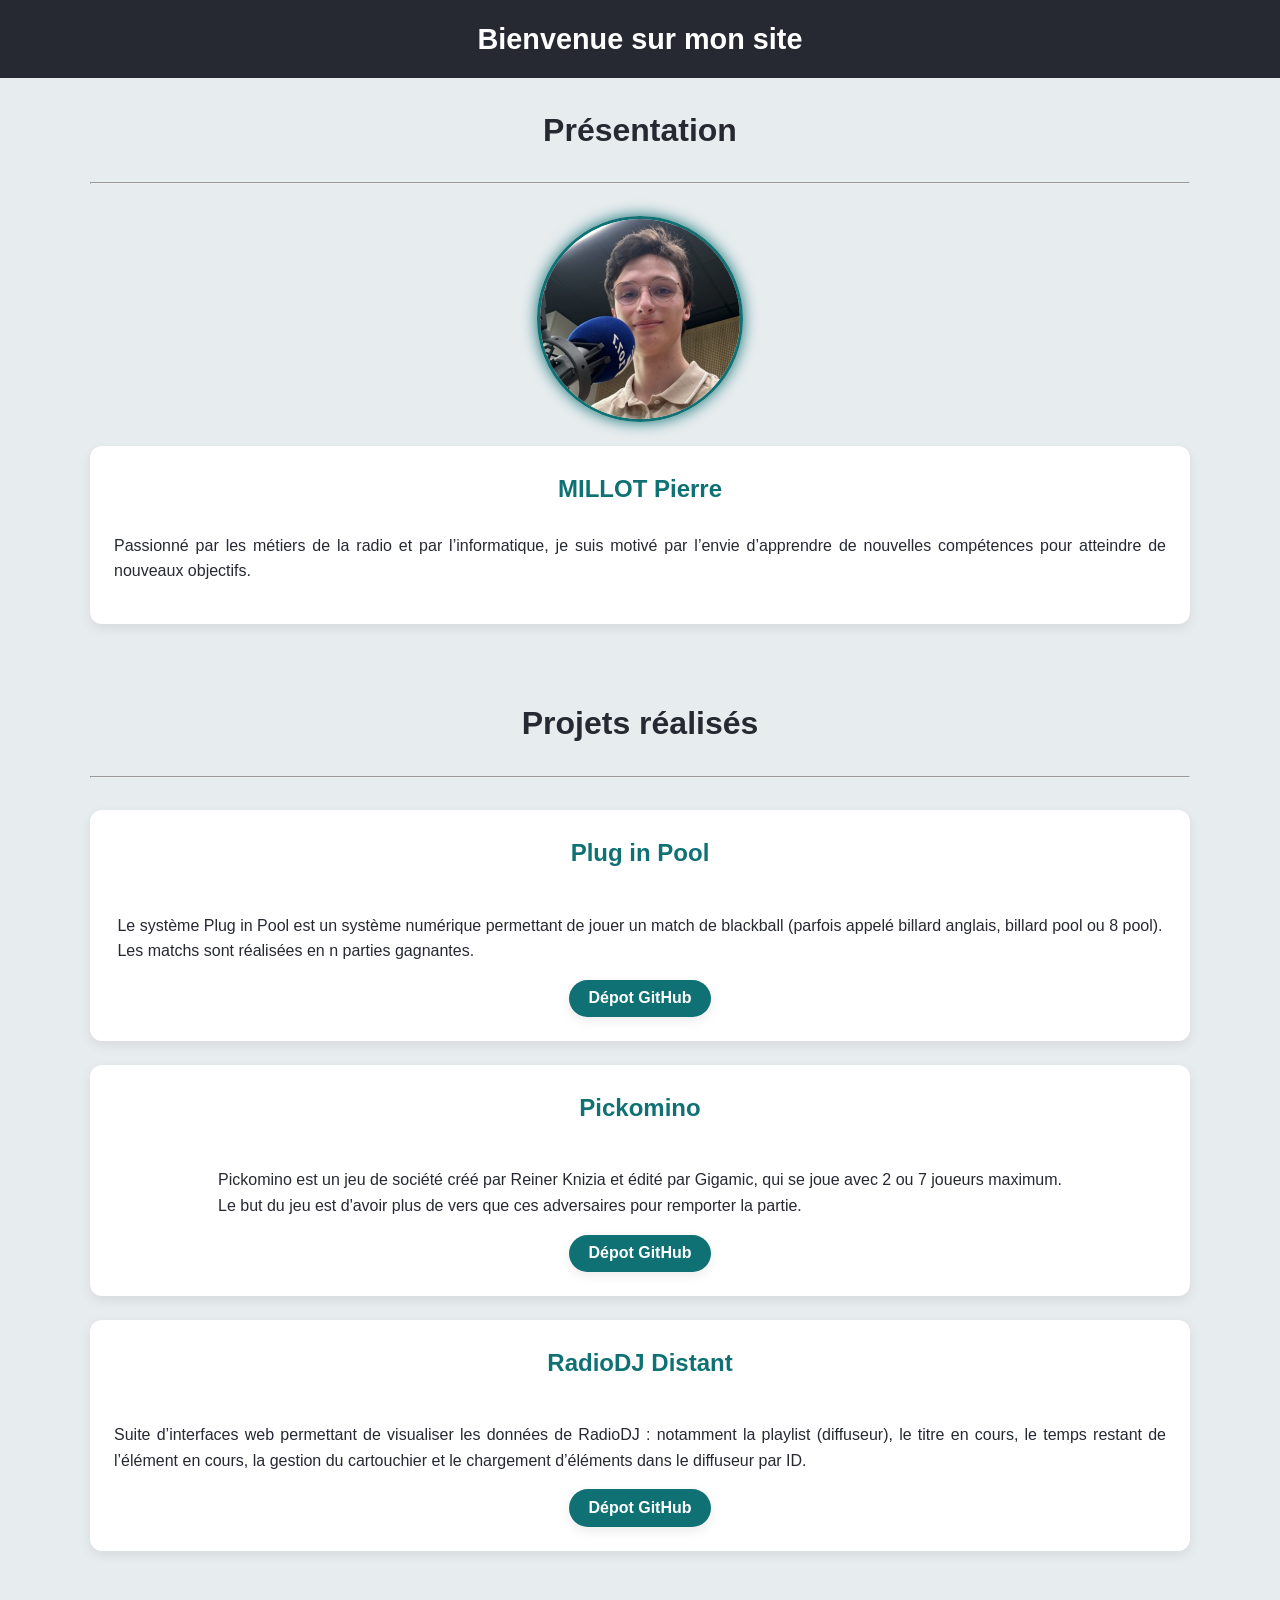
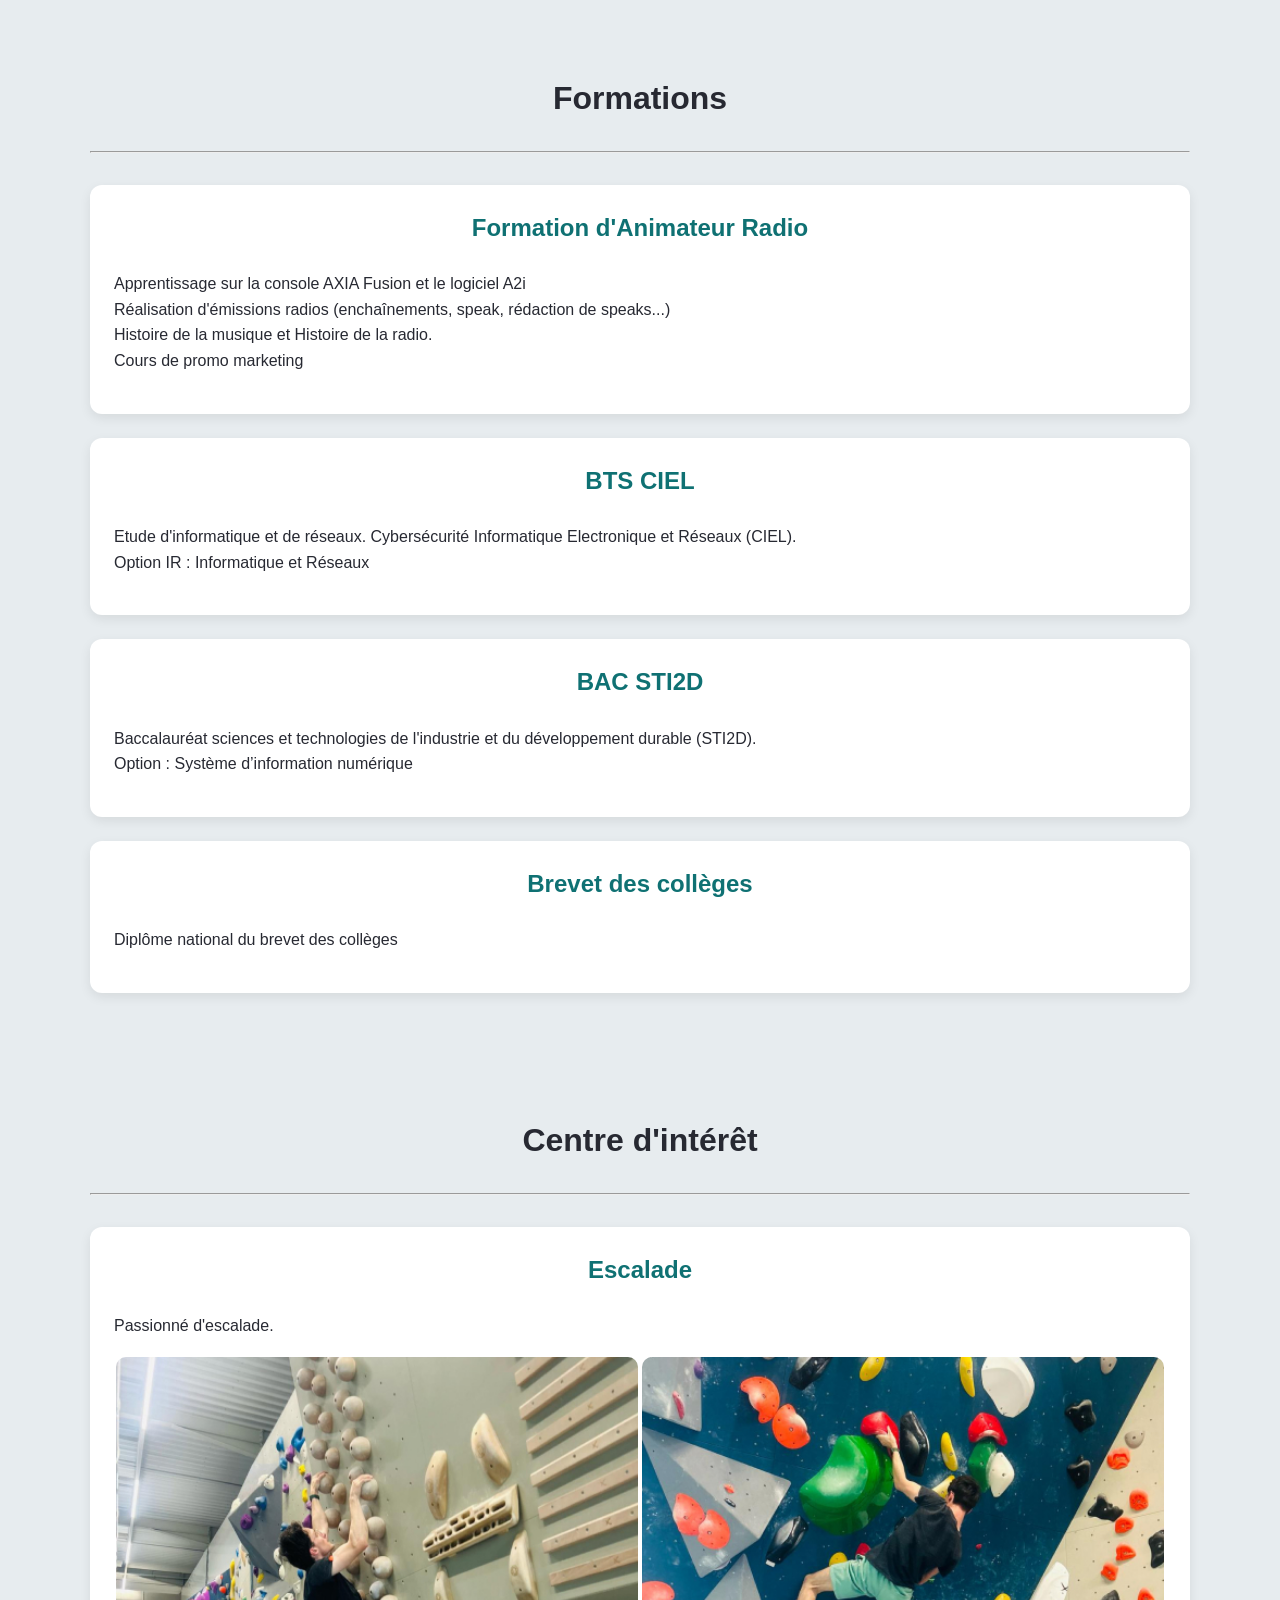
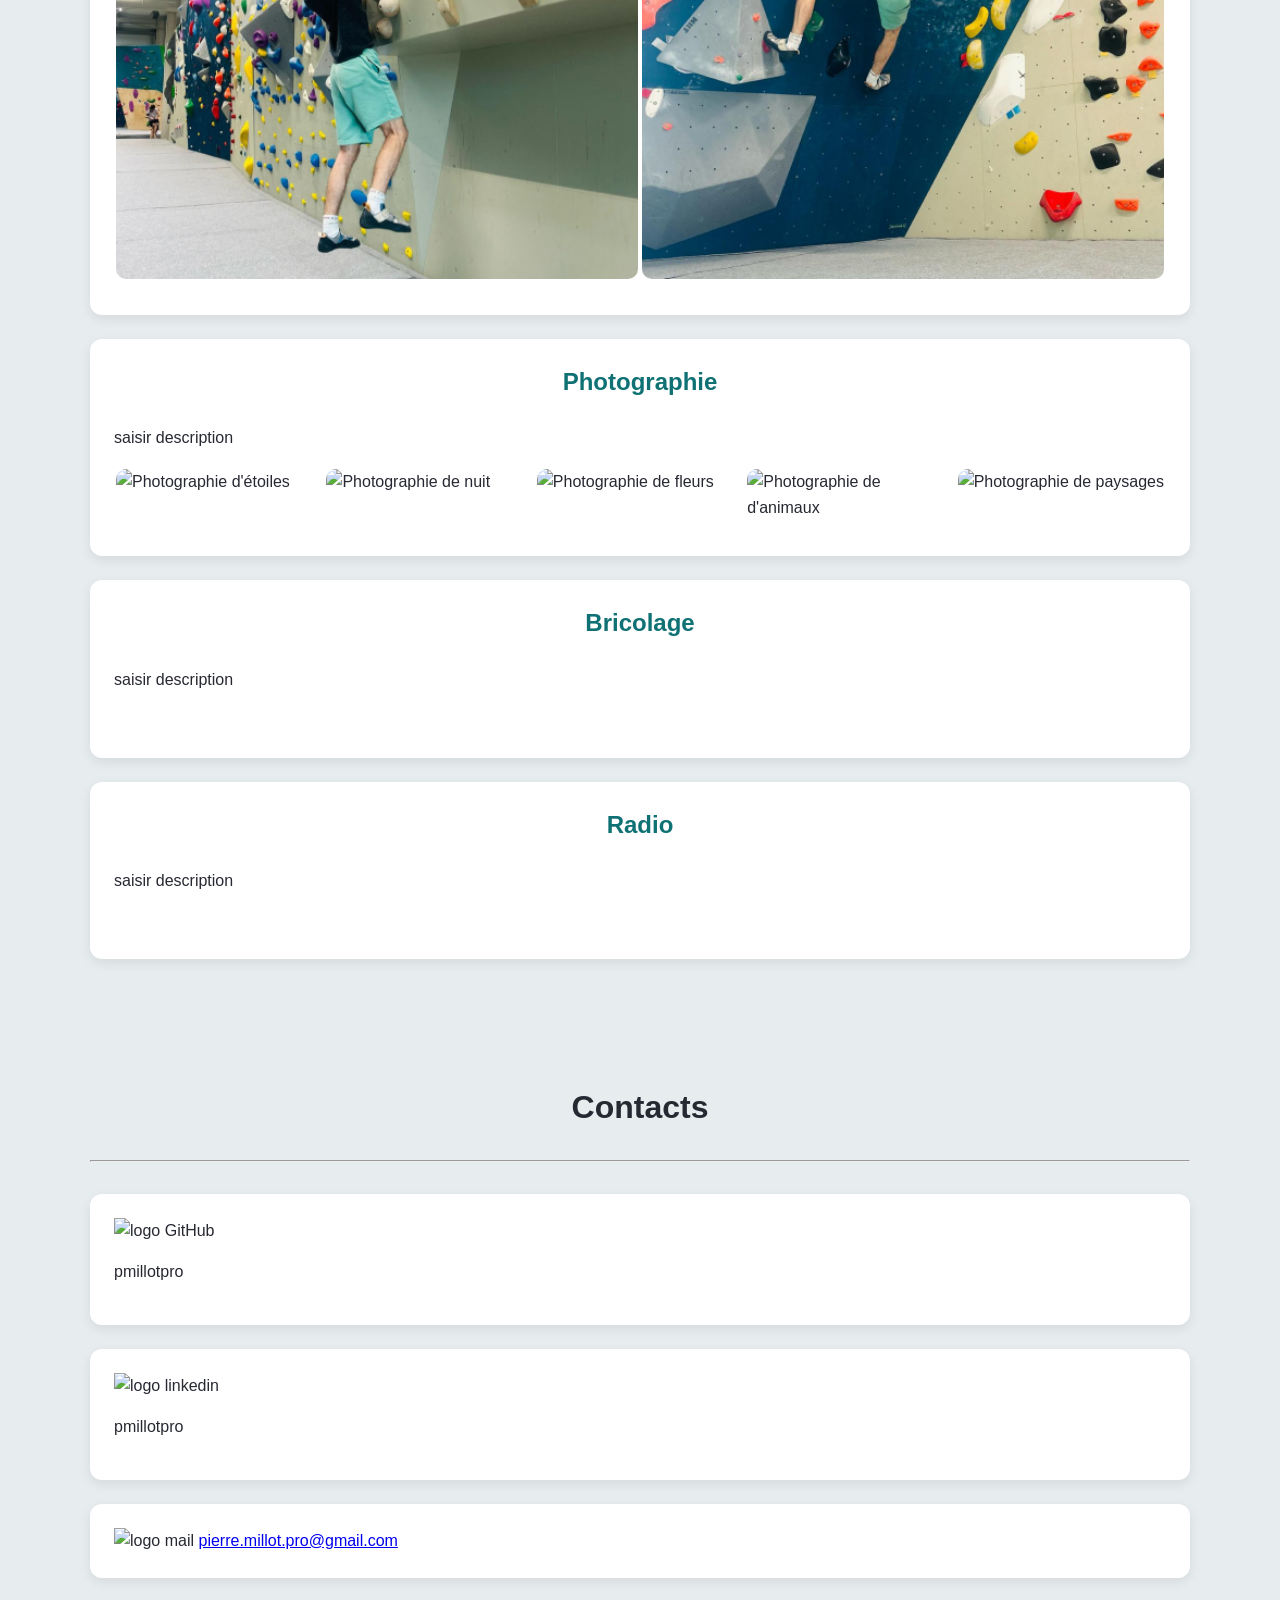
==== index.html @ ff37dec4 "Ajouter boutons vers github" ====
<!DOCTYPE html>
<html lang="fr">

<head>
    <meta charset="UTF-8">
    <meta name="viewport" content="width=device-width, initial-scale=1.0">
    <meta name="theme-color" content="#272932">
    <link rel="stylesheet" href="style.css">
    <title>CV MILLOT Pierre</title>
</head>

<body>
    <header class="entete">
        <div class="conteneur">
            <h1>Bienvenue sur mon site</h1>
        </div>
    </header>
    <!-- Section Présentation -->
    <section id="presentation">
        <div class="conteneur">
            <h2 class="textGreenCyan">Présentation</h2>
            <hr>
            <div id="grillePresentation">
                <img id="photoDeProfile" src="./src/ppMoyenne.jpg" alt="photo de profile">
                <div class="carte">
                    <h3>MILLOT Pierre</h3>
                    <p>Passionné par les métiers de la radio
                        et par l’informatique, je suis motivé
                        par l’envie d’apprendre de nouvelles
                        compétences pour atteindre de
                        nouveaux objectifs.</p>
                </div>
            </div>
        </div>
    </section>
    <!-- Section Projets -->
    <section class="cartes">
        <div class="conteneur">
            <h2>Projets réalisés</h2>
            <hr>
            <div class="grille">
                <div class="carte">
                    <div class="carteCentrer">
                        <h3>Plug in Pool</h3>
                        <p>Le système Plug in Pool est un système numérique permettant de jouer un match de blackball
                            (parfois
                            appelé billard anglais, billard pool ou 8 pool).<br>Les matchs sont réalisées en n parties
                            gagnantes.</p>
                        <a href="https://github.com/bts-lasalle-avignon-projets/plug-in-pool-2025"><button
                                class="boutonRedirectionGitHub"></button></a>
                    </div>
                </div>
                <div class="carte">
                    <div class="carteCentrer">
                        <h3>Pickomino</h3>
                        <p>Pickomino est un jeu de société créé par Reiner Knizia et édité par Gigamic, qui se joue avec
                            2
                            ou 7
                            joueurs maximum.<br>Le but du jeu est d'avoir plus de vers que ces adversaires pour
                            remporter la
                            partie.</p>
                        <a href="https://github.com/bts-lasalle-avignon-projets/MP25-T1-PICKOMINO"><button
                                class="boutonRedirectionGitHub"></button></a>
                    </div>
                </div>
                <div class="carte">
                    <div class="carteCentrer">
                        <h3>RadioDJ Distant</h3>
                        <p>Suite d’interfaces web permettant de visualiser les données de RadioDJ : notamment la
                            playlist
                            (diffuseur), le titre en cours, le temps restant de l’élément en cours, la gestion du
                            cartouchier et
                            le chargement d’éléments dans le diffuseur par ID.</p>
                        <a href="https://github.com/pierremlt1/radioDJ-Distant"><button
                                class="boutonRedirectionGitHub"></button></a>
                    </div>
                </div>
            </div>
        </div>
    </section>
    <!-- Section Formations -->
    <section class="cartes">
        <div class="conteneur">
            <h2 class="textGreenCyan">Formations</h2>
            <hr>
            <div class="grille">
                <div class="carte">
                    <h3>Formation d'Animateur Radio</h3>
                    <p>Apprentissage sur la console AXIA Fusion et le logiciel A2i<br>Réalisation d'émissions radios
                        (enchaînements, speak, rédaction de speaks...)<br>Histoire de la musique et Histoire de la
                        radio.<br>Cours de promo marketing</p>
                </div>
                <div class="carte">
                    <h3>BTS CIEL</h3>
                    <p>Etude d'informatique et de réseaux. Cybersécurité Informatique Electronique et Réseaux (CIEL).
                        <br>Option
                        IR : Informatique et Réseaux
                    </p>
                </div>
                <div class="carte">
                    <h3>BAC STI2D</h3>
                    <p>Baccalauréat sciences et technologies de l'industrie et du développement durable (STI2D).
                        <br>Option
                        :
                        Système d’information numérique
                    </p>
                </div>
                <div class="carte">
                    <h3>Brevet des collèges</h3>
                    <p>Diplôme national du brevet des collèges</p>
                </div>
            </div>
        </div>
    </section>
    <!-- Section centre d'intérêt -->
    <section class="cartes">
        <div class="conteneur">
            <h2 class="textOrange">Centre d'intérêt</h2>
            <hr>
            <div class="grille">
                <div class="carte">
                    <h3>Escalade</h3>
                    <p>Passionné d'escalade.</p>
                    <div class="carrousel">
                        <img src="./src/images/escalade01-mobile.jpg" alt="Entrainement">
                        <img src="./src/images/escalade02-mobile.jpg" alt="Escalade en dévers">
                    </div>
                </div>
                <div class="carte">
                    <h3>Photographie</h3>
                    <p>saisir description</p>
                    <div class="carrousel">
                        <img src="" alt="Photographie d'étoiles">
                        <img src="" alt="Photographie de nuit">
                        <img src="" alt="Photographie de fleurs">
                        <img src="" alt="Photographie de d'animaux">
                        <img src="" alt="Photographie de paysages">
                    </div>
                </div>
                <div class="carte">
                    <h3>Bricolage</h3>
                    <p>saisir description</p>
                    <img src="" alt="">
                </div>
                <div class="carte">
                    <h3>Radio</h3>
                    <p>saisir description</p>
                    <img src="" alt="">
                </div>
            </div>
        </div>
    </section>
    <!-- Section Contacts -->
    <section class="cartes">
        <div class="conteneur">
            <h2 class="textBlack">Contacts</h2>
            <hr>
            <div class="grille">
                <div class="carte">
                    <img src="" alt="logo GitHub">
                    <p>pmillotpro</p>
                </div>
                <div class="carte">
                    <img src="" alt="logo linkedin">
                    <p>pmillotpro</p>
                </div>
                <div class="carte">
                    <img src="" alt="logo mail">
                    <a href="mailto:pierre.millot.pro@gmail.com">pierre.millot.pro@gmail.com</a>
                </div>
            </div>
        </div>
    </section>
</body>

</html>
---- style.css ----
:root {
    --accent-principal: #f05d5e;
    --accent-secondaire: #f2a65a;
    --primaire: #0f7173;
    --fond-clair: #e7ecef;
    --fond-sombre: #272932;
    --blanc: #ffffff;
    --texte-primaire: #0f7173;
    --texte-secondaire: #272932;
    --texte-lien: #0f7173;
    --texte-lien-survol: #f05d5e;
    --ombre-legere: 0 4px 12px rgba(0, 0, 0, 0.08);
    --ombre-survol: 0 6px 20px rgba(0, 0, 0, 0.15);
    --halo-focus-primaire: 0 0 0 3px rgba(15, 113, 115, 0.2);
    --halo-focus-principal: 0 0 0 3px rgba(240, 93, 94, 0.2);
}

/* === Balises générales === */
html {
    font-family: 'Inter', 'Roboto', sans-serif;
    background-color: var(--fond-clair);
    color: var(--texte-secondaire);
    line-height: 1.6;
}

body {
    display: flex;
    flex-direction: column;
    margin: 0px;
    padding: 0px;
}

h1,
h2,
h3,
h4,
h5,
h6 {
    text-align: center;
    font-weight: bold;
}

h1 {
    font-size: 2.5rem;
    color: var(--texte-primaire);
}

h2 {
    font-size: 2rem;
}

h3 {
    font-size: 1.5rem;
}

p {
    text-align: justify;
}

section {
    display: flex;
    flex-direction: column;
    align-items: stretch;
}

hr {
    color: var(--fond-sombre);
}

/* === Classes === */
.entete {
    background: var(--fond-sombre);
    padding: 1rem 0;
}

.entete h1 {
    margin: 0;
    font-size: 1.8rem;
    color: var(--blanc);
}

.cartes {
    padding: 3rem 0;
}

.carte {
    background: var(--blanc);
    border-radius: 12px;
    box-shadow: var(--ombre-legere);
    padding: 1.5rem;
    transition: all 0.3s ease;
}

.carteCentrer {
    display: flex;
    flex-direction: column;
    align-items: center;
}

.carte h3 {
    margin-top: 0;
    color: var(--texte-primaire);
}

.carte:hover {
    box-shadow: var(--ombre-survol);
    transform: translateY(-4px);
}

.grille {
    display: flex;
    flex-direction: column;
    align-items: stretch;
    gap: 1.5rem;
    margin-top: 2rem;
}

.conteneur {
    width: 90%;
    max-width: 1100px;
    margin: 0 auto;
}

.carrousel {
    display: flex;
    flex-direction: row;
    justify-content: start;
    background-color: transparent;
    margin-bottom: 10px;
    overflow: hidden;
    overflow-x: scroll;
}

.carrousel img {
    background-color: transparent;
    width: 45vw;
    border: none transparent;
    border-radius: 10px;
    margin: 2px;
}

.boutonRedirectionGitHub {
    display: inline-block;
    background-color: var(--primaire);
    color: var(--blanc);
    font-size: 1rem;
    font-weight: bold;
    padding: 0.6rem 1.2rem;
    border: none;
    border-radius: 100vw;
    cursor: pointer;
    box-shadow: var(--ombre-legere);
    transition: all 0.3s ease;

    &::before {
        content: "Dépot GitHub";
        display: inline-block;
    }
}

.boutonRedirectionGitHub:hover {
    background-color: var(--accent-principal);
    color: var(--blanc);
    box-shadow: var(--halo-focus-principal);
    transition: all 0.3s ease;
}

/* === Zone Présentation === */
#grillePresentation {
    display: flex;
    flex-direction: column;
    align-items: center;
    gap: 1.5rem;
    margin-top: 2rem;
}

#photoDeProfile {
    inline-size: 200px;
    aspect-ratio: 1;
    object-fit: cover;
    border-radius: 100vw;
    border: solid 3px var(--primaire);
    box-shadow: 0px 0px 15px var(--primaire);
}
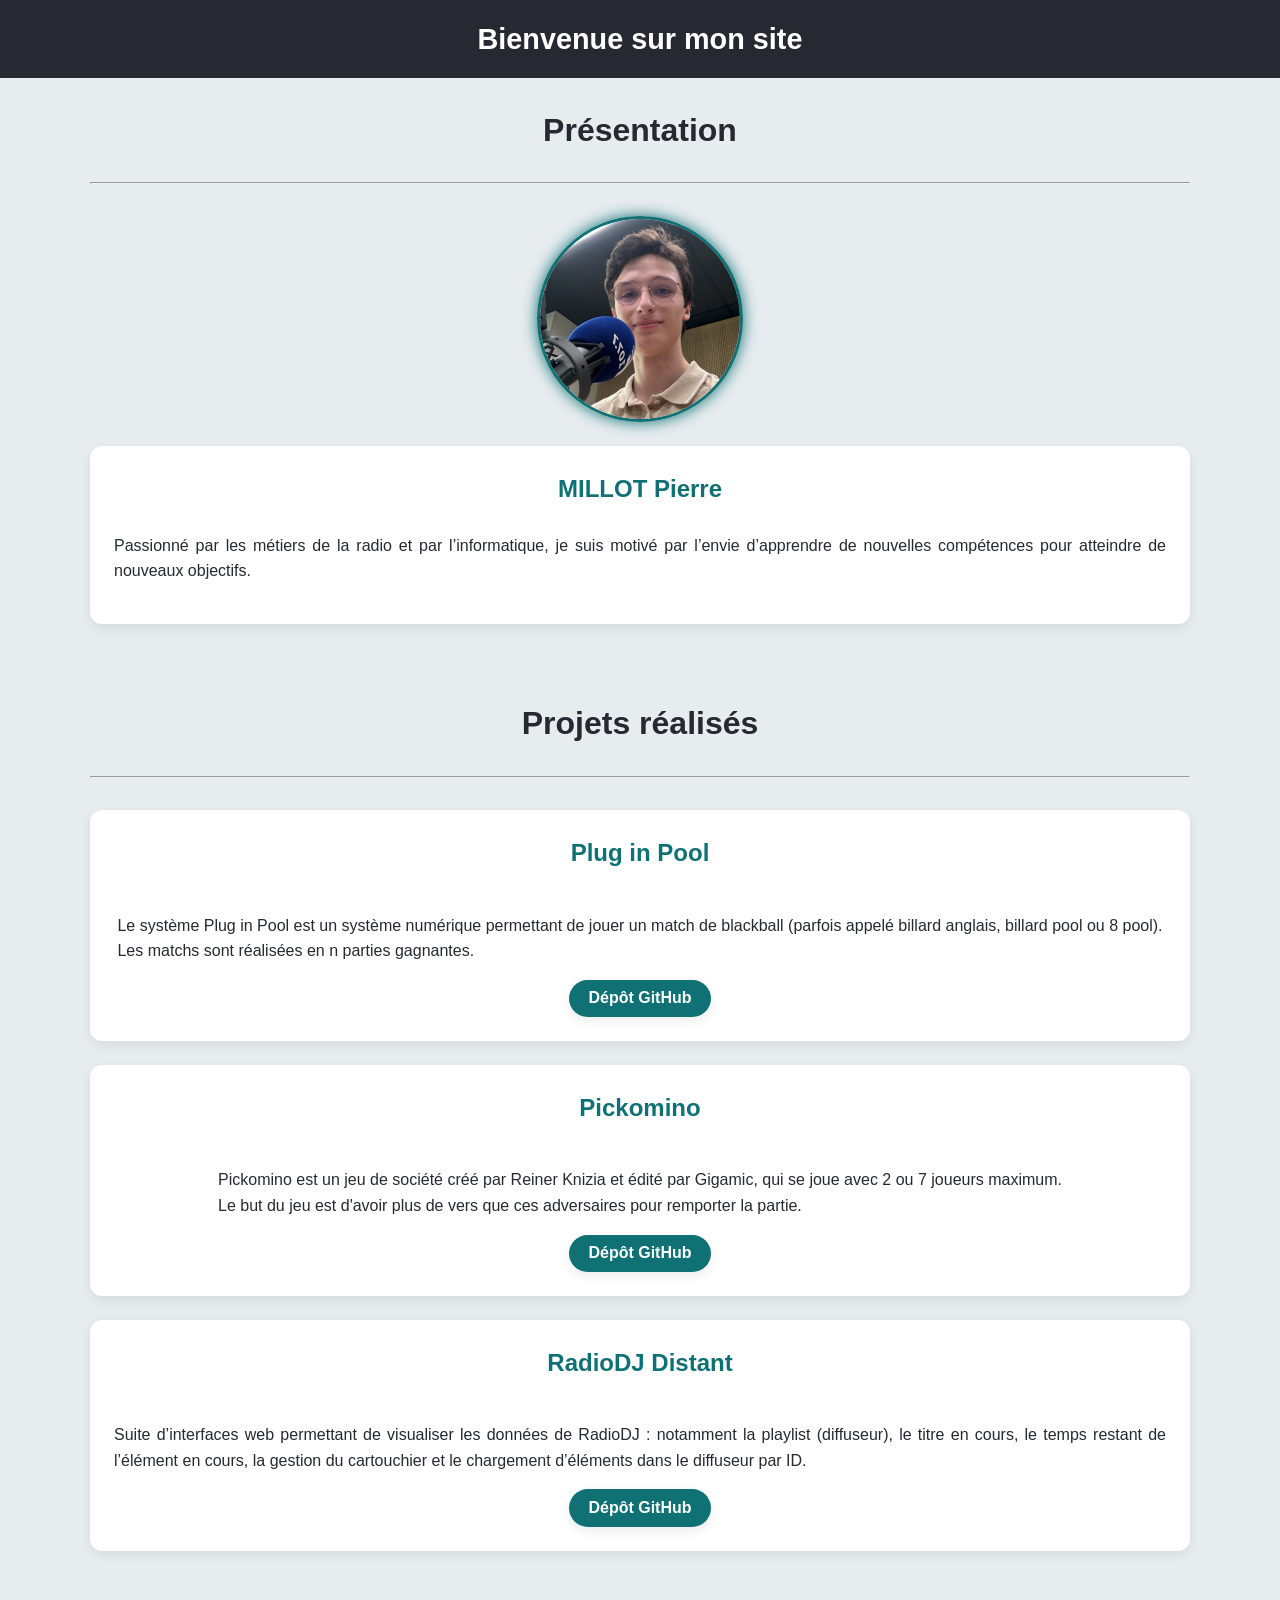
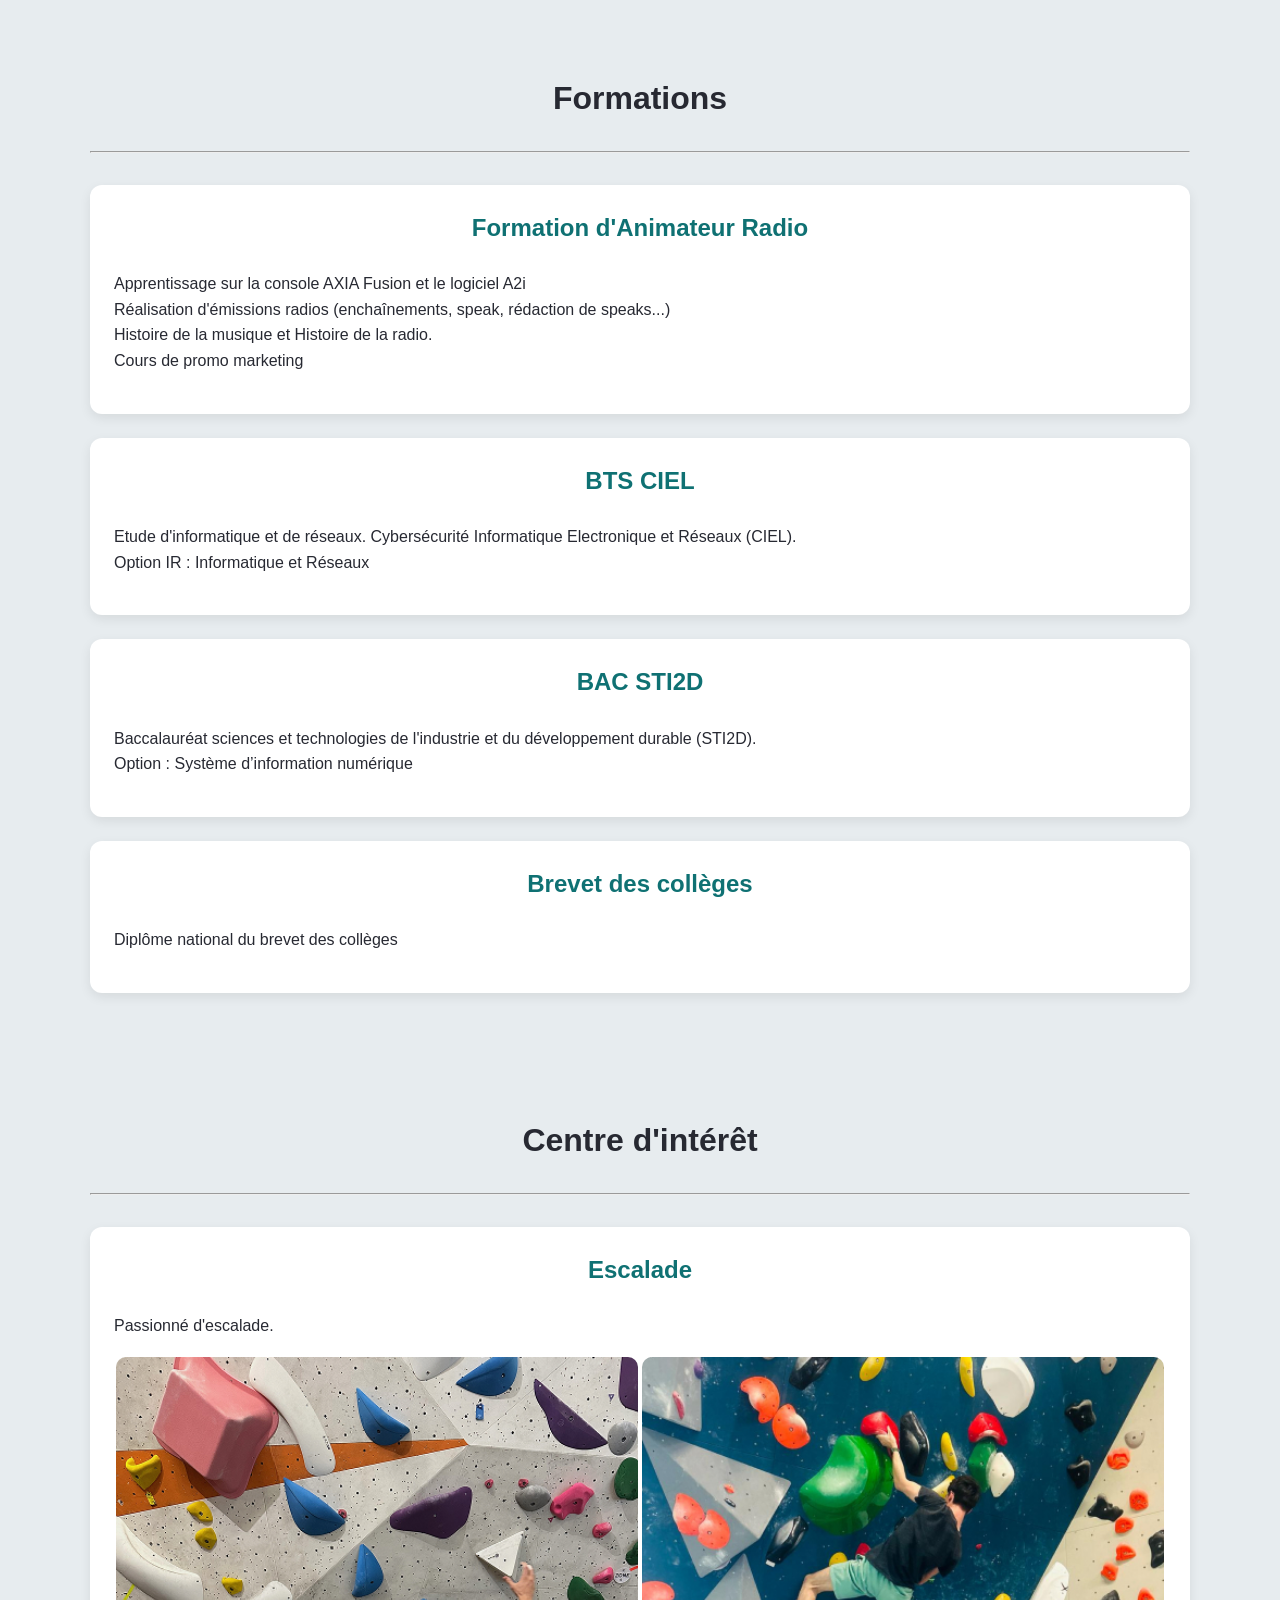
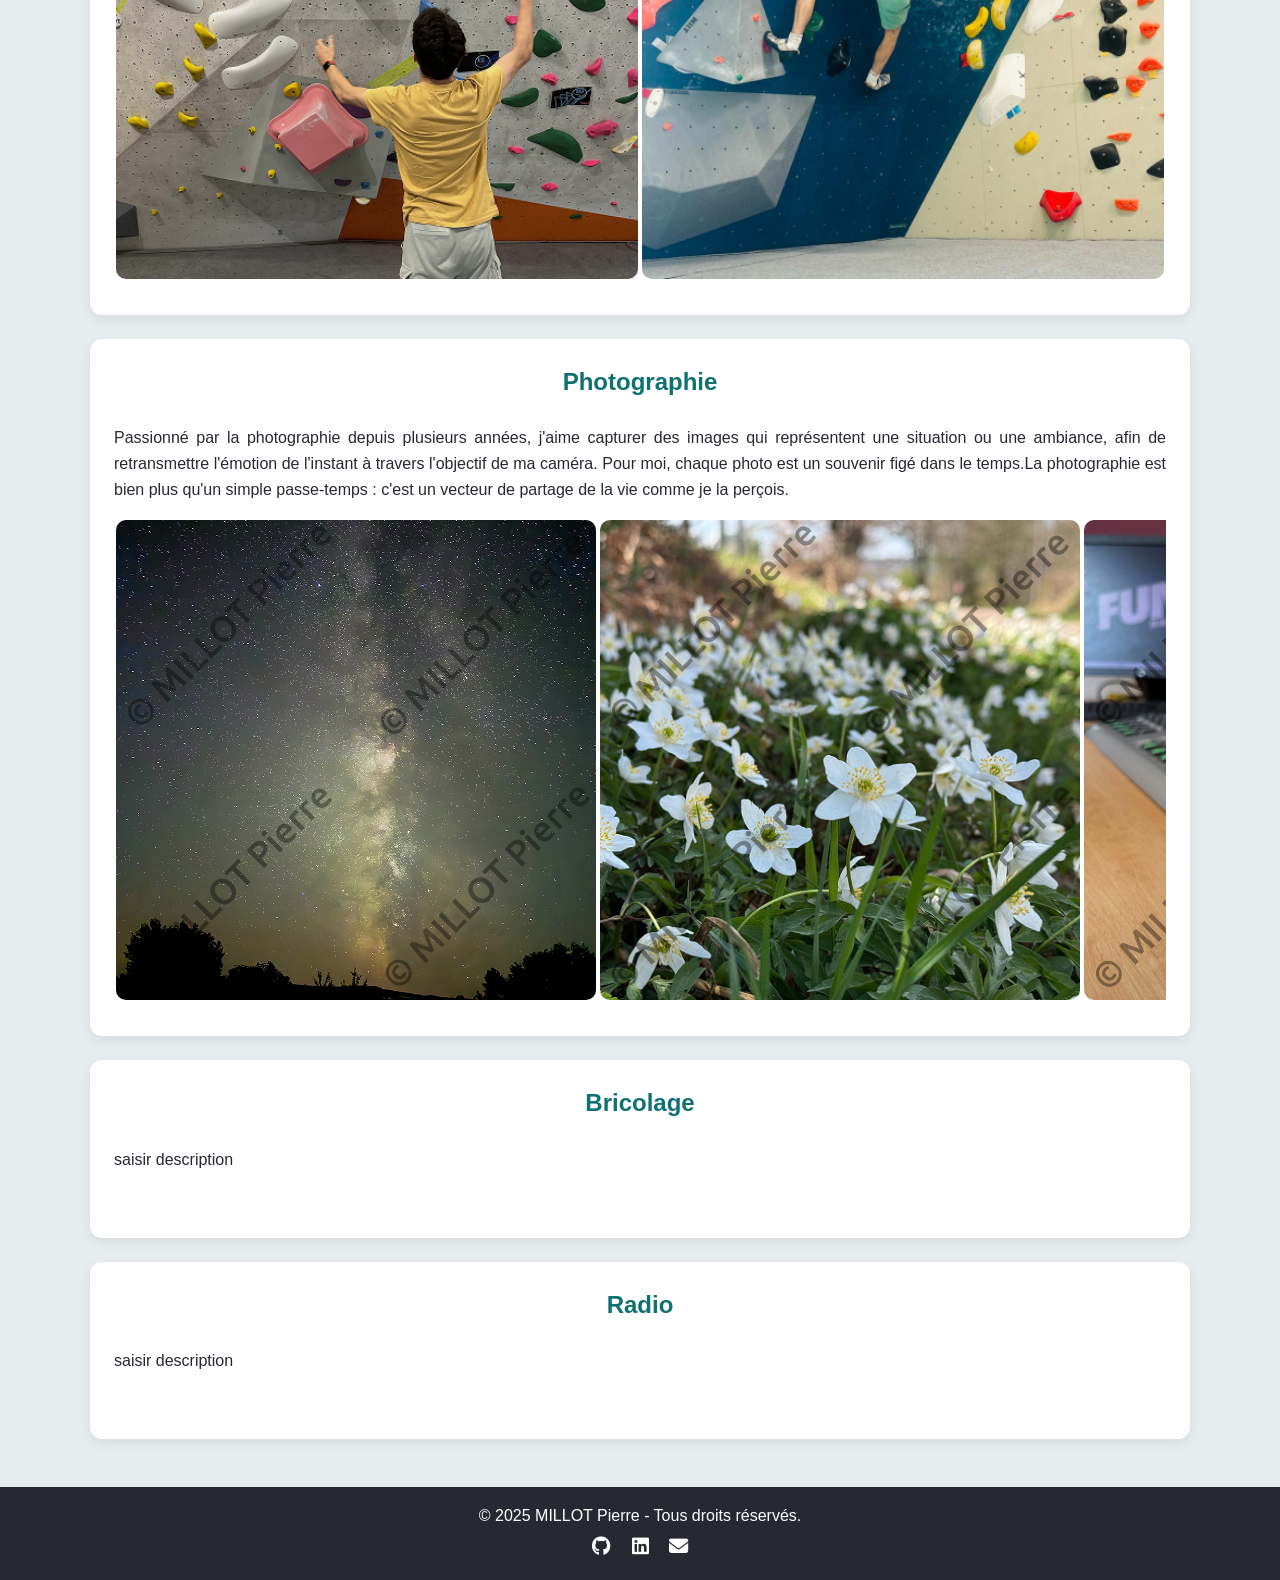
==== commit a481b3e9: "Ajouter pieds de page et commencer à ajouter les images" ====
--- a/index.html
+++ b/index.html
@@ -6,6 +6,7 @@
     <meta name="viewport" content="width=device-width, initial-scale=1.0">
     <meta name="theme-color" content="#272932">
     <link rel="stylesheet" href="style.css">
+    <link rel="stylesheet" href="https://cdnjs.cloudflare.com/ajax/libs/font-awesome/6.5.1/css/all.min.css">
     <title>CV MILLOT Pierre</title>
 </head>
 
@@ -46,8 +47,8 @@
                             (parfois
                             appelé billard anglais, billard pool ou 8 pool).<br>Les matchs sont réalisées en n parties
                             gagnantes.</p>
-                        <a href="https://github.com/bts-lasalle-avignon-projets/plug-in-pool-2025"><button
-                                class="boutonRedirectionGitHub"></button></a>
+                        <a href="https://github.com/bts-lasalle-avignon-projets/plug-in-pool-2025"
+                            target="_blank"><button class="boutonRedirectionGitHub"></button></a>
                     </div>
                 </div>
                 <div class="carte">
@@ -59,8 +60,8 @@
                             joueurs maximum.<br>Le but du jeu est d'avoir plus de vers que ces adversaires pour
                             remporter la
                             partie.</p>
-                        <a href="https://github.com/bts-lasalle-avignon-projets/MP25-T1-PICKOMINO"><button
-                                class="boutonRedirectionGitHub"></button></a>
+                        <a href="https://github.com/bts-lasalle-avignon-projets/MP25-T1-PICKOMINO"
+                            target="_blank"><button class="boutonRedirectionGitHub"></button></a>
                     </div>
                 </div>
                 <div class="carte">
@@ -71,7 +72,7 @@
                             (diffuseur), le titre en cours, le temps restant de l’élément en cours, la gestion du
                             cartouchier et
                             le chargement d’éléments dans le diffuseur par ID.</p>
-                        <a href="https://github.com/pierremlt1/radioDJ-Distant"><button
+                        <a href="https://github.com/pierremlt1/radioDJ-Distant" target="_blank"><button
                                 class="boutonRedirectionGitHub"></button></a>
                     </div>
                 </div>
@@ -122,19 +123,24 @@
                     <h3>Escalade</h3>
                     <p>Passionné d'escalade.</p>
                     <div class="carrousel">
-                        <img src="./src/images/escalade01-mobile.jpg" alt="Entrainement">
+                        <img src="./src/images/escalade01-mobile.jpg" alt="Lecture de bloc">
                         <img src="./src/images/escalade02-mobile.jpg" alt="Escalade en dévers">
                     </div>
                 </div>
                 <div class="carte">
                     <h3>Photographie</h3>
-                    <p>saisir description</p>
+                    <p>Passionné par la photographie depuis plusieurs années, j'aime capturer des images qui
+                        représentent une situation ou une ambiance, afin de retransmettre l'émotion de l'instant à
+                        travers l'objectif de ma caméra. Pour moi, chaque photo est un souvenir figé dans le temps.La
+                        photographie est bien plus qu'un simple passe-temps : c'est un vecteur de partage de la vie
+                        comme je la perçois.
+                    </p>
                     <div class="carrousel">
-                        <img src="" alt="Photographie d'étoiles">
-                        <img src="" alt="Photographie de nuit">
-                        <img src="" alt="Photographie de fleurs">
-                        <img src="" alt="Photographie de d'animaux">
-                        <img src="" alt="Photographie de paysages">
+                        <img src="./src/images/etoiles-mobile.jpg" alt="Photographie d'étoiles">
+                        <img src="./src/images/fleures-mobile.jpg" alt="Photographie de fleurs">
+                        <img src="./src/images/radio01-mobile.jpg" alt="Fun Radio Bourgogne">
+                        <img src="./src/images/radio02-mobile.jpg" alt="Radio Vinci Autoroutes">
+                        <img src="./src/images/ski-mobile.jpg" alt="Col de Balme, La Clusaz">
                     </div>
                 </div>
                 <div class="carte">
@@ -150,27 +156,15 @@
             </div>
         </div>
     </section>
-    <!-- Section Contacts -->
-    <section class="cartes">
-        <div class="conteneur">
-            <h2 class="textBlack">Contacts</h2>
-            <hr>
-            <div class="grille">
-                <div class="carte">
-                    <img src="" alt="logo GitHub">
-                    <p>pmillotpro</p>
-                </div>
-                <div class="carte">
-                    <img src="" alt="logo linkedin">
-                    <p>pmillotpro</p>
-                </div>
-                <div class="carte">
-                    <img src="" alt="logo mail">
-                    <a href="mailto:pierre.millot.pro@gmail.com">pierre.millot.pro@gmail.com</a>
-                </div>
-            </div>
+    <footer class="piedDePage">
+        <p>&copy; 2025 MILLOT Pierre - Tous droits réservés.</p>
+        <div id="contacts">
+            <a href="https://github.com/pmillotpro" target="_blank"><i class="fa-brands fa-github"></i></a>
+            <a href="https://www.linkedin.com/in/pierre-millot-0585b7293/" target="_blank"><i
+                    class="fa-brands fa-linkedin"></i></a>
+            <a href="mailto:pierre.millot.pro@gmail.com"><i class="fa-solid fa-envelope"></i></a>
         </div>
-    </section>
+    </footer>
 </body>
 
 </html>
--- a/style.css
+++ b/style.css
@@ -67,10 +67,24 @@
     color: var(--fond-sombre);
 }
 
+i {
+    color: var(--blanc);
+    font-size: 1.2rem;
+    padding: 0.5rem;
+    transition: all 0.3s ease;
+}
+
+i:hover {
+    cursor: pointer;
+    color: var(--accent-secondaire);
+    padding: 0.5rem;
+}
+
 /* === Classes === */
 .entete {
     background: var(--fond-sombre);
     padding: 1rem 0;
+    text-decoration: none;
 }
 
 .entete h1 {
@@ -153,7 +167,7 @@
     transition: all 0.3s ease;
 
     &::before {
-        content: "Dépot GitHub";
+        content: "Dépôt GitHub";
         display: inline-block;
     }
 }
@@ -163,6 +177,20 @@
     color: var(--blanc);
     box-shadow: var(--halo-focus-principal);
     transition: all 0.3s ease;
+}
+
+.piedDePage {
+    display: flex;
+    flex-direction: column;
+    align-items: center;
+    background: var(--fond-sombre);
+    padding: 1rem 0;
+    text-decoration: none;
+}
+
+.piedDePage p {
+    margin: 0;
+    color: var(--blanc);
 }
 
 /* === Zone Présentation === */
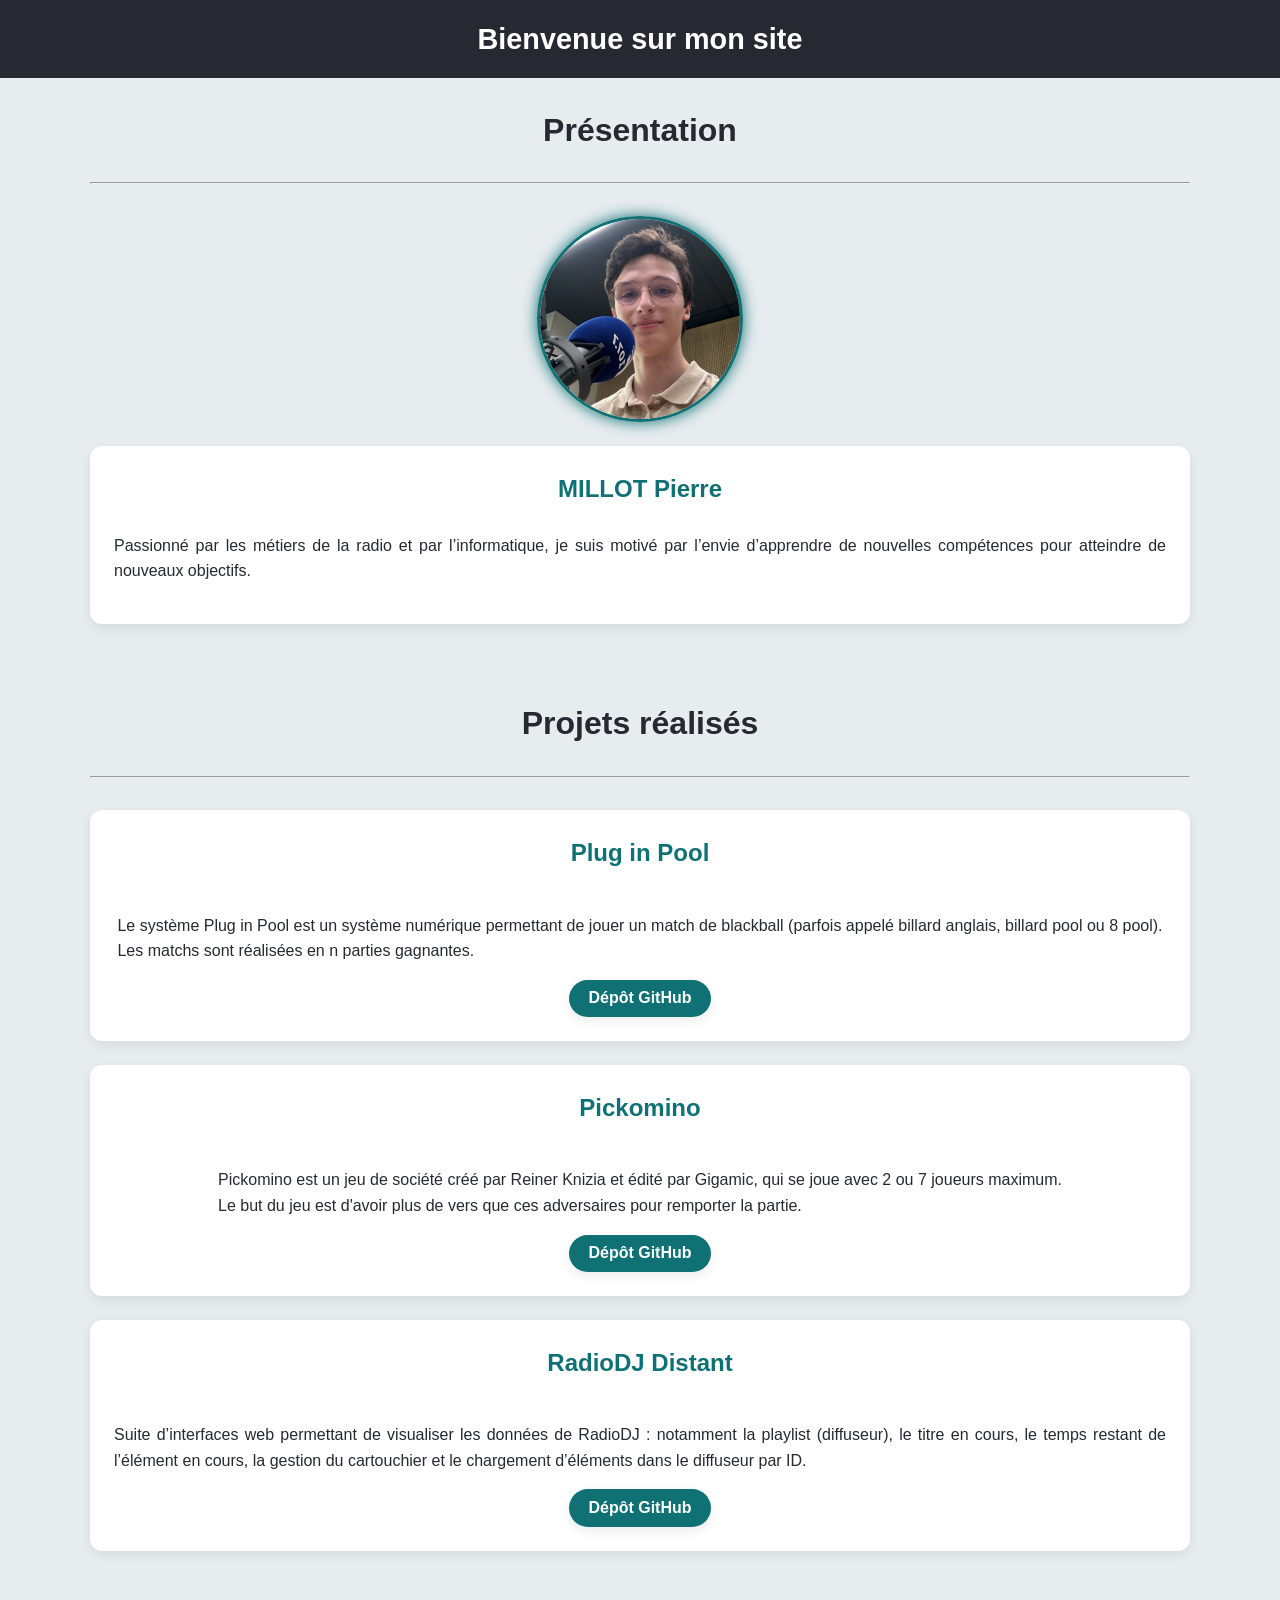
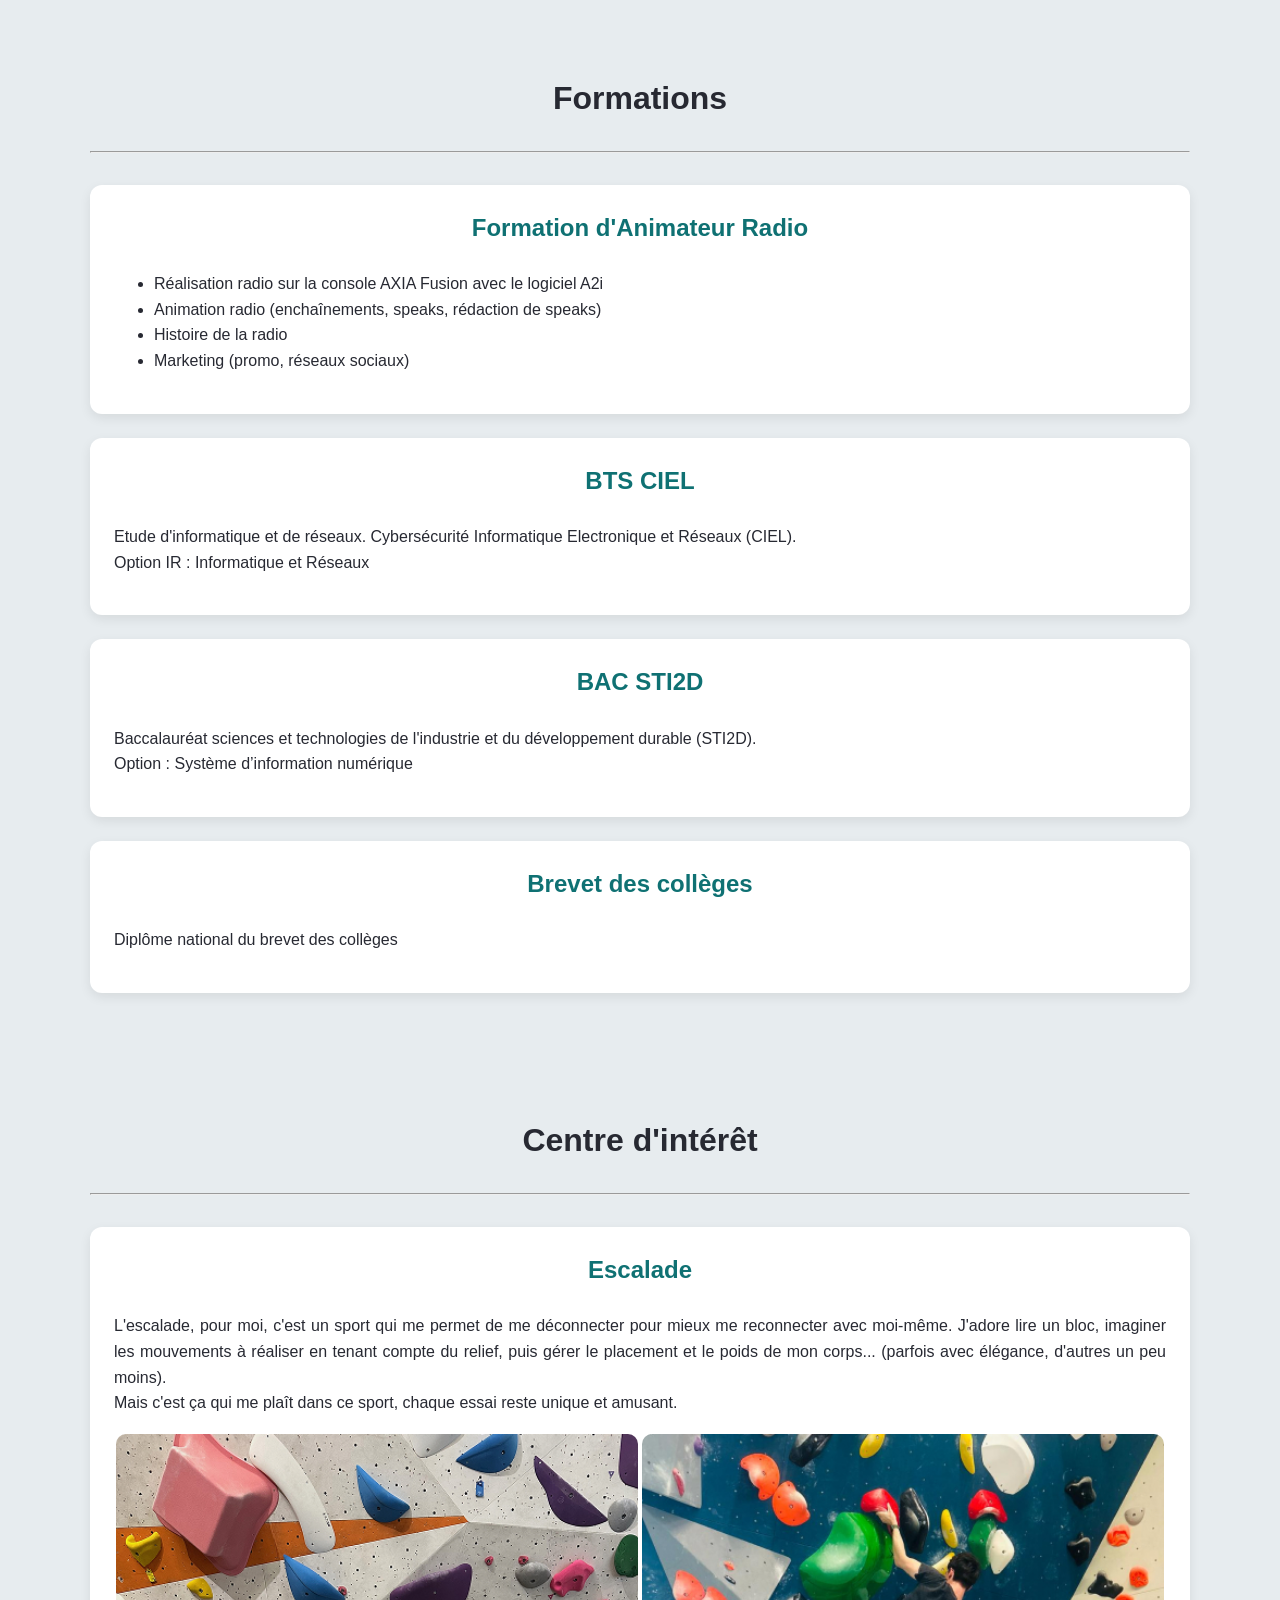
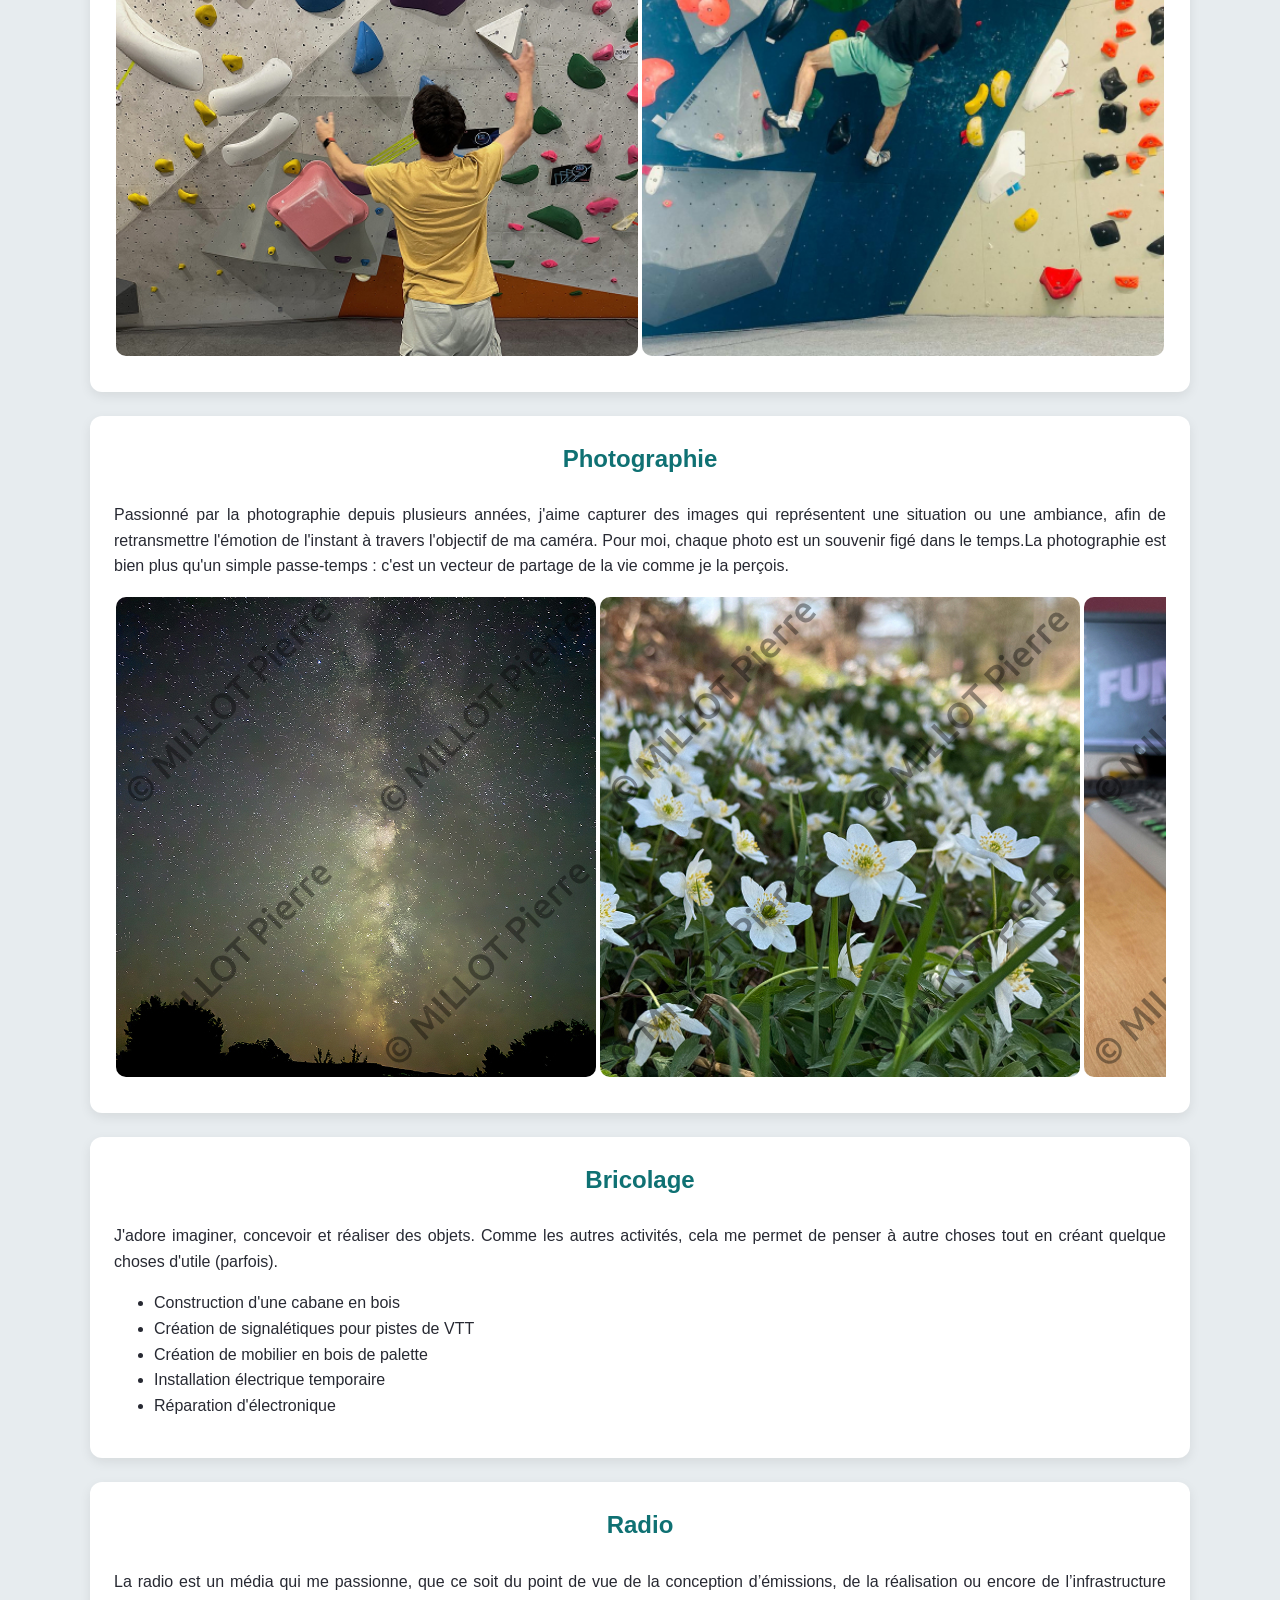
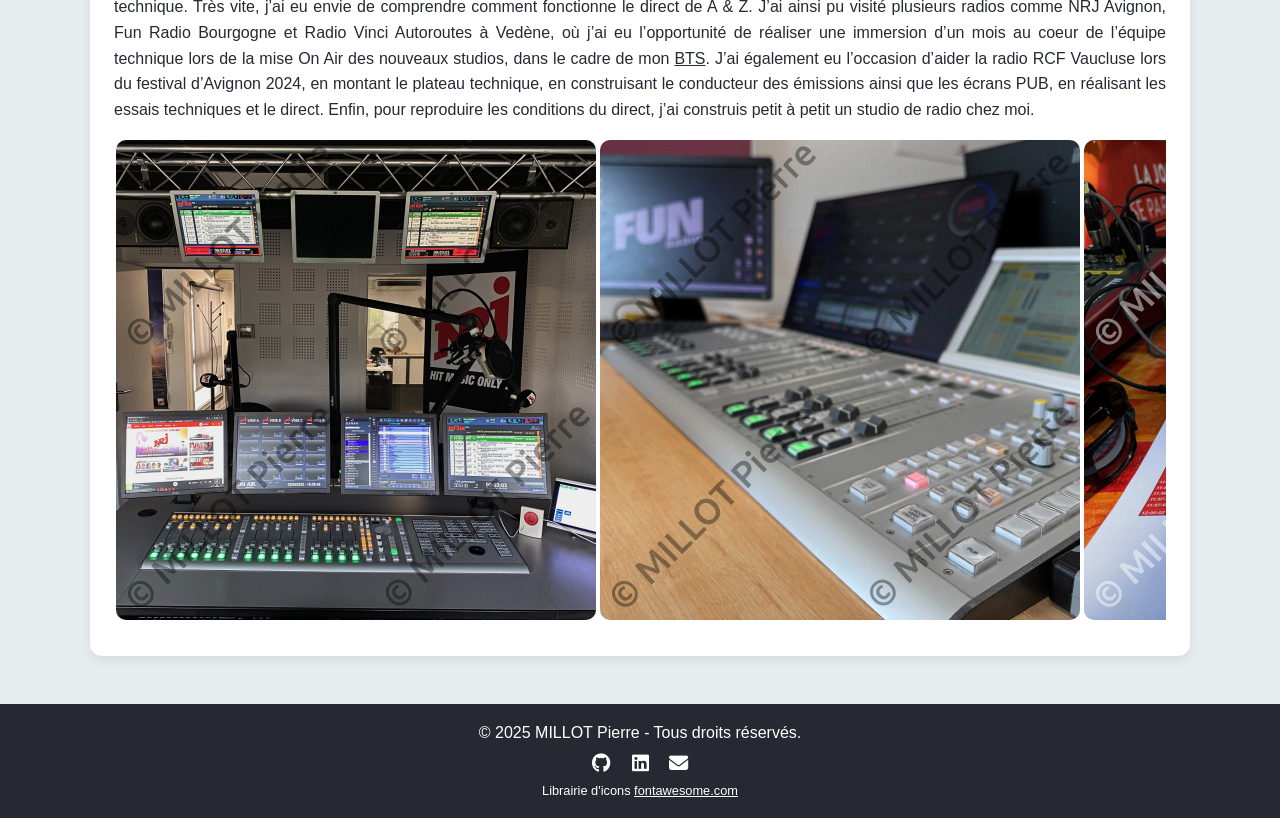
==== commit 76b180ee: "Ajouter derniers éléments" ====
--- a/index.html
+++ b/index.html
@@ -87,11 +87,14 @@
             <div class="grille">
                 <div class="carte">
                     <h3>Formation d'Animateur Radio</h3>
-                    <p>Apprentissage sur la console AXIA Fusion et le logiciel A2i<br>Réalisation d'émissions radios
-                        (enchaînements, speak, rédaction de speaks...)<br>Histoire de la musique et Histoire de la
-                        radio.<br>Cours de promo marketing</p>
-                </div>
-                <div class="carte">
+                    <ul>
+                        <li>Réalisation radio sur la console AXIA Fusion avec le logiciel A2i</li>
+                        <li>Animation radio (enchaînements, speaks, rédaction de speaks)</li>
+                        <li>Histoire de la radio</li>
+                        <li>Marketing (promo, réseaux sociaux)</li>
+                    </ul>
+                </div>
+                <div class="carte" id="bts">
                     <h3>BTS CIEL</h3>
                     <p>Etude d'informatique et de réseaux. Cybersécurité Informatique Electronique et Réseaux (CIEL).
                         <br>Option
@@ -121,7 +124,11 @@
             <div class="grille">
                 <div class="carte">
                     <h3>Escalade</h3>
-                    <p>Passionné d'escalade.</p>
+                    <p>L'escalade, pour moi, c'est un sport qui me permet de me déconnecter pour mieux me reconnecter
+                        avec moi-même. J'adore lire un bloc, imaginer les mouvements à réaliser en tenant compte du
+                        relief, puis gérer le placement et le poids de mon corps... (parfois avec élégance, d'autres un
+                        peu moins).<br>Mais c'est ça qui me plaît dans ce sport, chaque essai reste unique et amusant.
+                    </p>
                     <div class="carrousel">
                         <img src="./src/images/escalade01-mobile.jpg" alt="Lecture de bloc">
                         <img src="./src/images/escalade02-mobile.jpg" alt="Escalade en dévers">
@@ -145,13 +152,35 @@
                 </div>
                 <div class="carte">
                     <h3>Bricolage</h3>
-                    <p>saisir description</p>
-                    <img src="" alt="">
+                    <p>J'adore imaginer, concevoir et réaliser des objets. Comme les autres activités, cela me permet de
+                        penser à autre choses tout en créant quelque choses d'utile (parfois).</p>
+                    <ul>
+                        <li>Construction d'une cabane en bois</li>
+                        <li>Création de signalétiques pour pistes de VTT</li>
+                        <li>Création de mobilier en bois de palette</li>
+                        <li>Installation électrique temporaire</li>
+                        <li>Réparation d'électronique</li>
+                    </ul>
                 </div>
                 <div class="carte">
                     <h3>Radio</h3>
-                    <p>saisir description</p>
-                    <img src="" alt="">
+                    <p>La radio est un média qui me passionne, que ce soit du point de vue de la conception d’émissions,
+                        de la réalisation ou encore de l’infrastructure technique. Très vite, j’ai eu envie de
+                        comprendre comment fonctionne le direct de A & Z. J’ai ainsi pu visité plusieurs radios comme
+                        NRJ Avignon, Fun Radio Bourgogne et Radio Vinci Autoroutes à Vedène, où j’ai eu l’opportunité de
+                        réaliser une immersion d’un mois au coeur de l’équipe technique lors de la mise On Air des
+                        nouveaux studios, dans le cadre de mon <a href="#bts">BTS</a>. J’ai également eu l’occasion
+                        d’aider la radio RCF Vaucluse lors du festival d’Avignon 2024, en montant le plateau technique,
+                        en construisant le conducteur des émissions ainsi que les écrans PUB, en réalisant les essais
+                        techniques et le direct. Enfin, pour reproduire les conditions du direct, j’ai construis petit à
+                        petit un studio de radio chez moi.</p>
+                    <div class="carrousel">
+                        <img src="./src/images/radio03-mobile.jpg" alt="Nrj Avignon 2023">
+                        <img src="./src/images/radio01-mobile.jpg" alt="Fun Radio Bourgogne 2025">
+                        <img src="./src/images/radio06-mobile.jpg" alt="RCF Vaucluse 2024">
+                        <img src="./src/images/radio05-mobile.jpg" alt="Radio Vinci Autoroutes ancien studio">
+                        <img src="./src/images/radio04-mobile.jpg" alt="Radio Vinci Autoroutes nouveau studio">
+                    </div>
                 </div>
             </div>
         </div>
@@ -164,6 +193,9 @@
                     class="fa-brands fa-linkedin"></i></a>
             <a href="mailto:pierre.millot.pro@gmail.com"><i class="fa-solid fa-envelope"></i></a>
         </div>
+        <p class="bottomLinks">Librairie d'icons <a class="bottomLinks" href="https://fontawesome.com/license/free"
+                target="_blank">fontawesome.com</a>
+        </p>
     </footer>
 </body>
 
--- a/style.css
+++ b/style.css
@@ -55,6 +55,7 @@
 
 p {
     text-align: justify;
+    text-decoration: none;
 }
 
 section {
@@ -191,6 +192,28 @@
 .piedDePage p {
     margin: 0;
     color: var(--blanc);
+}
+
+.bottomLinks {
+    font-size: 0.8rem;
+    color: var(--blanc);
+}
+
+.bottomLinks a:hover {
+    cursor: pointer;
+    color: var(--accent-secondaire);
+    transition: all 0.3 ease;
+}
+
+p a {
+    color: var(--texte-secondaire);
+    font-size: 1rem;
+}
+
+p a:hover {
+    cursor: pointer;
+    color: var(--accent-principal);
+    transition: all 0.3 ease;
 }
 
 /* === Zone Présentation === */
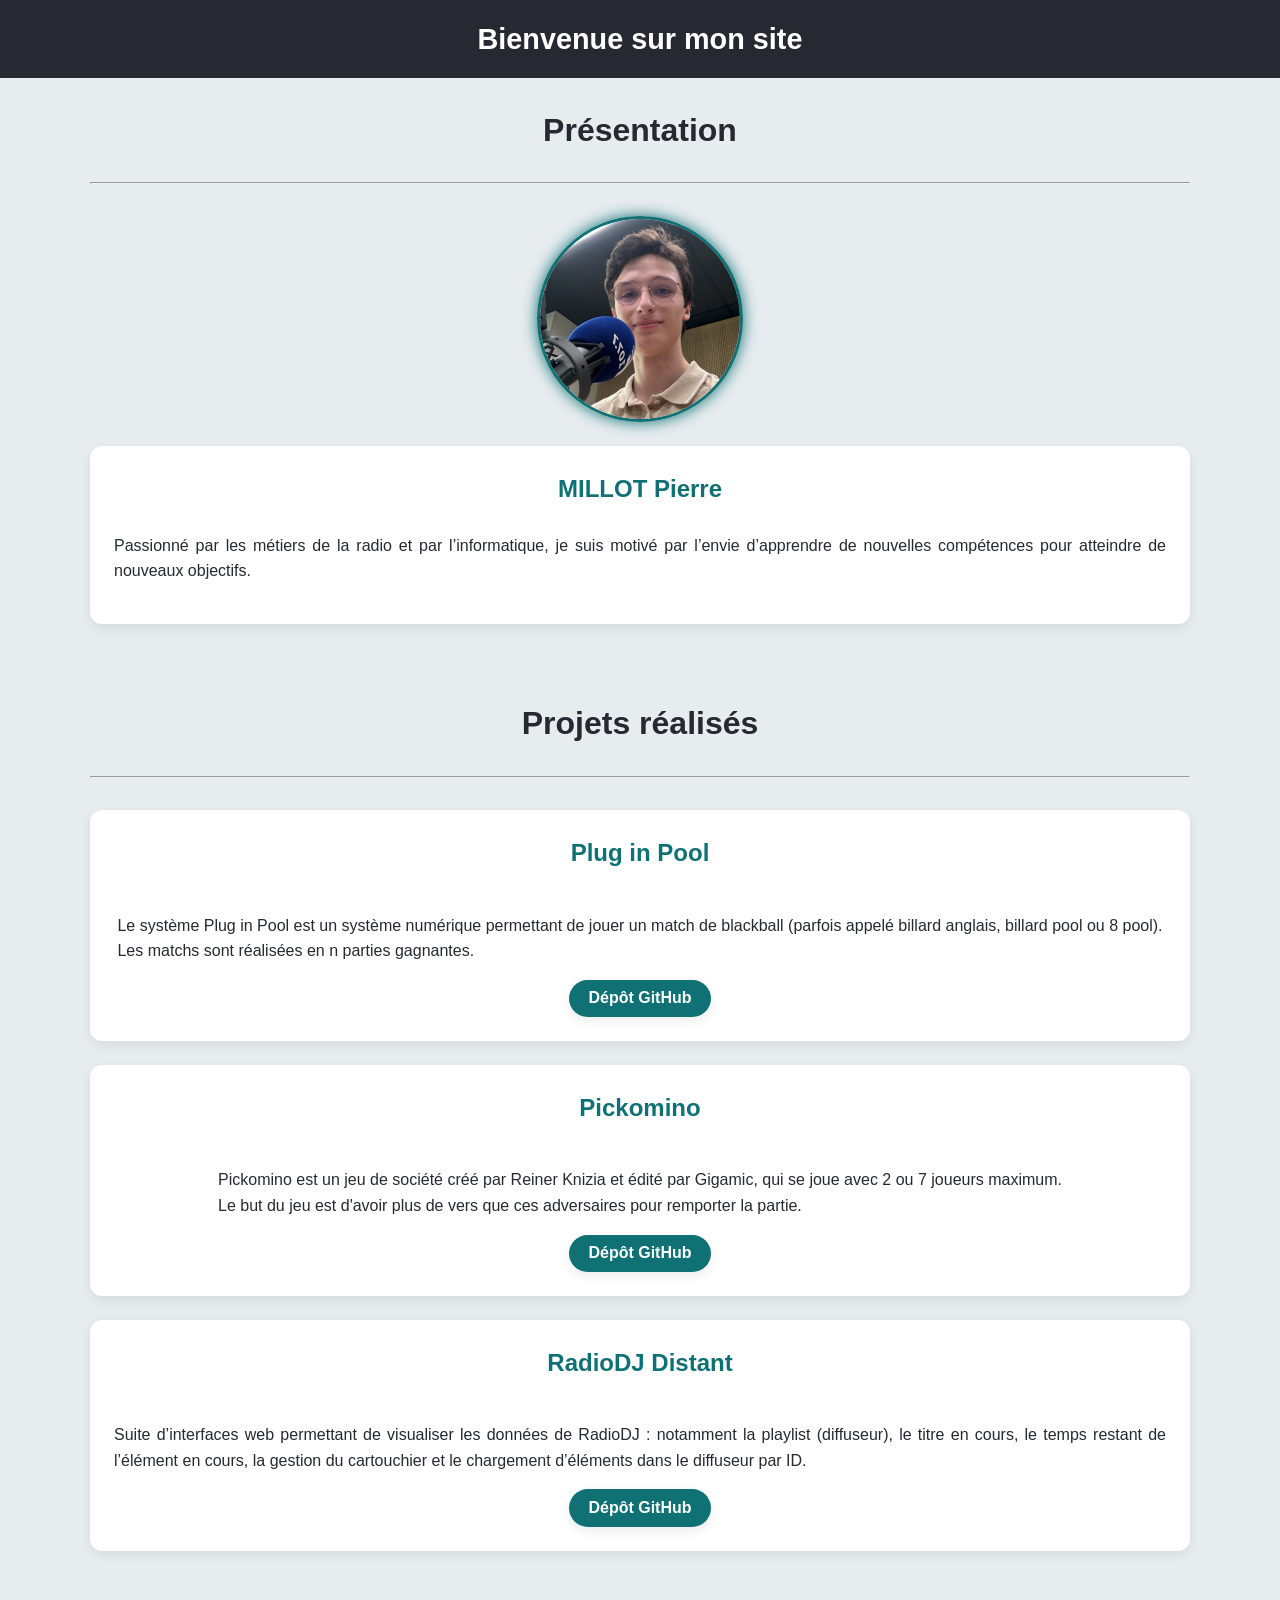
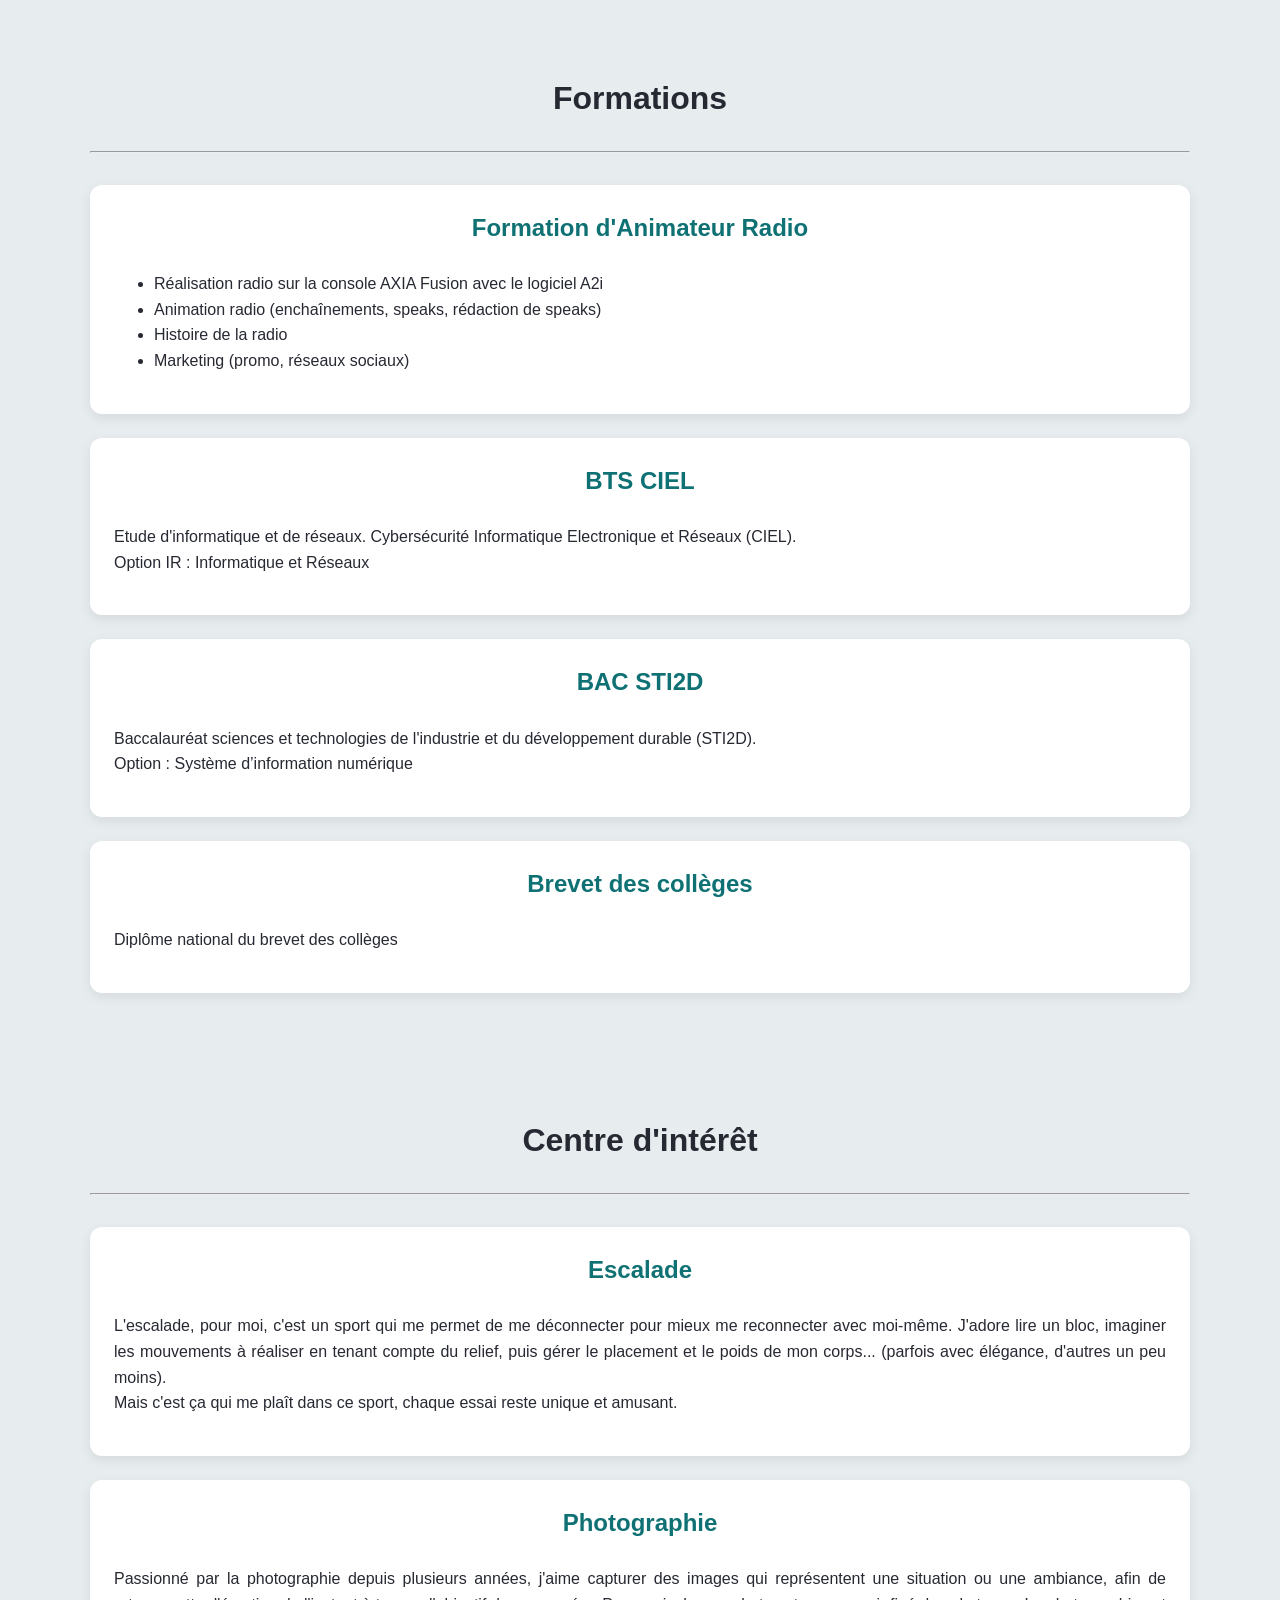
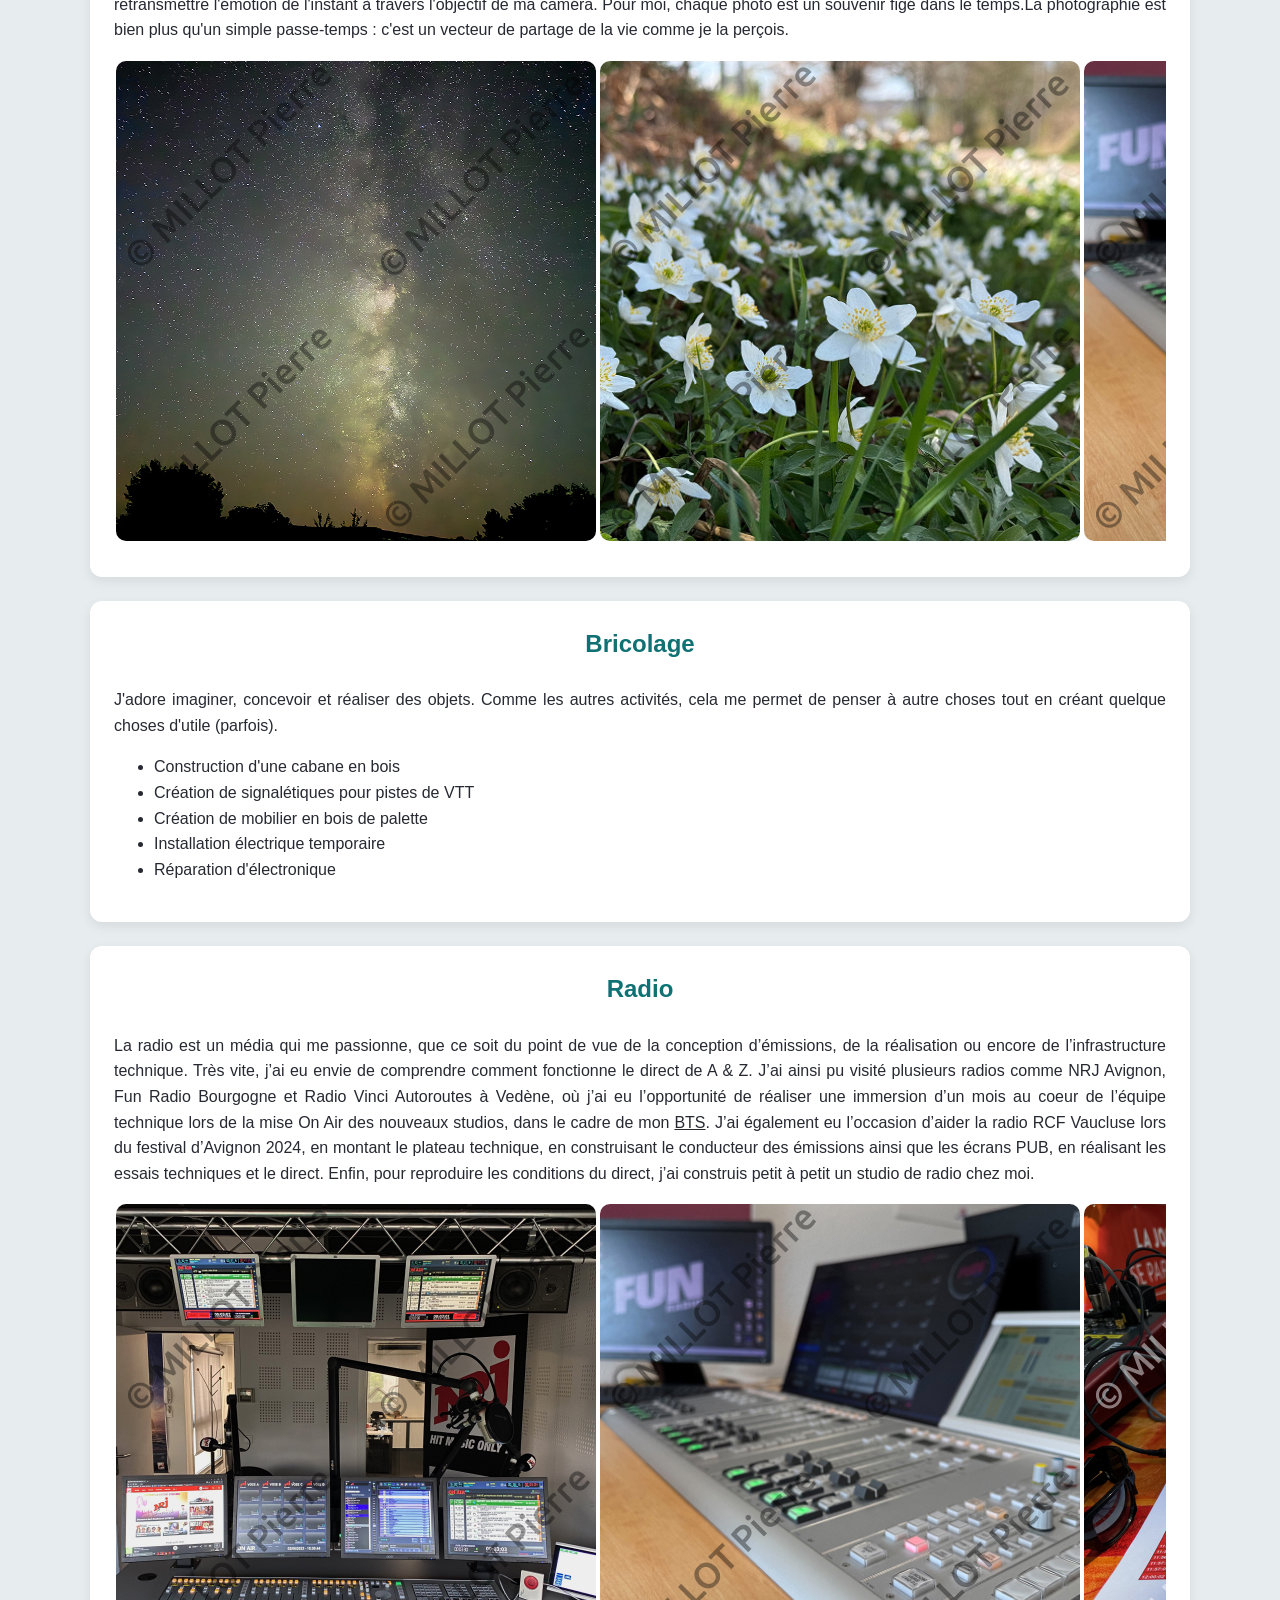
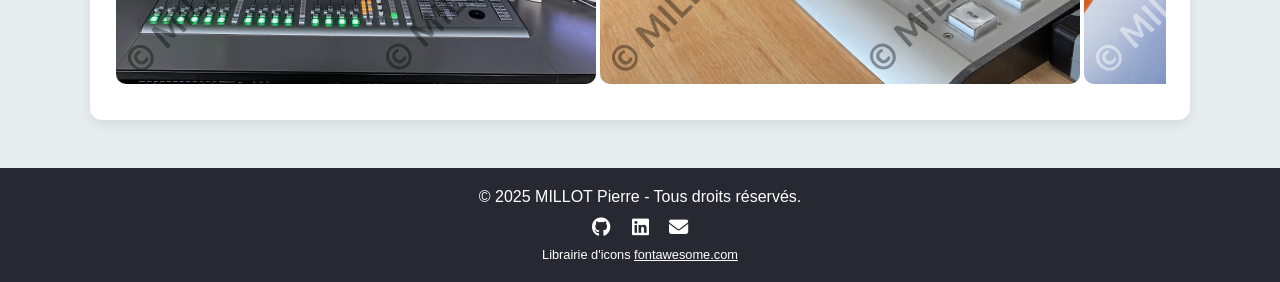
==== commit 703a7ed5: "Mettre à jour" ====
--- a/index.html
+++ b/index.html
@@ -129,10 +129,6 @@
                         relief, puis gérer le placement et le poids de mon corps... (parfois avec élégance, d'autres un
                         peu moins).<br>Mais c'est ça qui me plaît dans ce sport, chaque essai reste unique et amusant.
                     </p>
-                    <div class="carrousel">
-                        <img src="./src/images/escalade01-mobile.jpg" alt="Lecture de bloc">
-                        <img src="./src/images/escalade02-mobile.jpg" alt="Escalade en dévers">
-                    </div>
                 </div>
                 <div class="carte">
                     <h3>Photographie</h3>
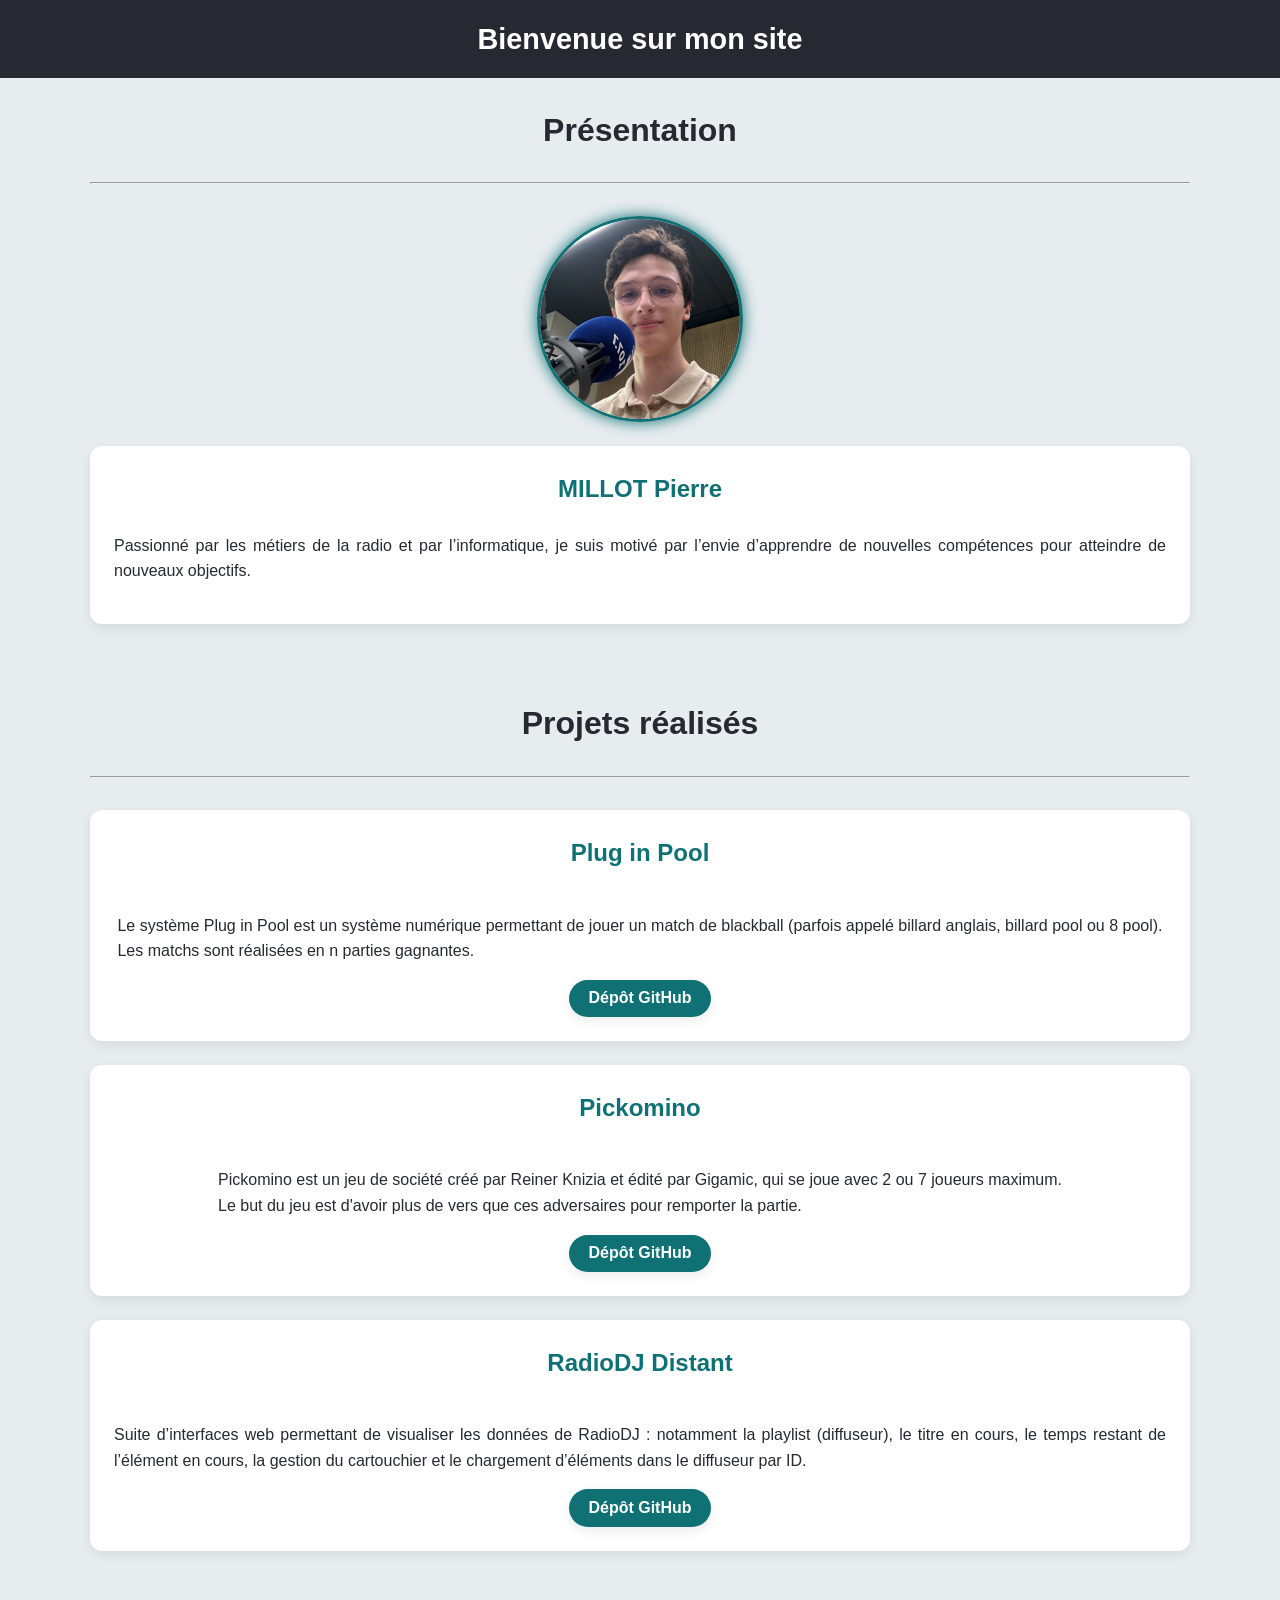
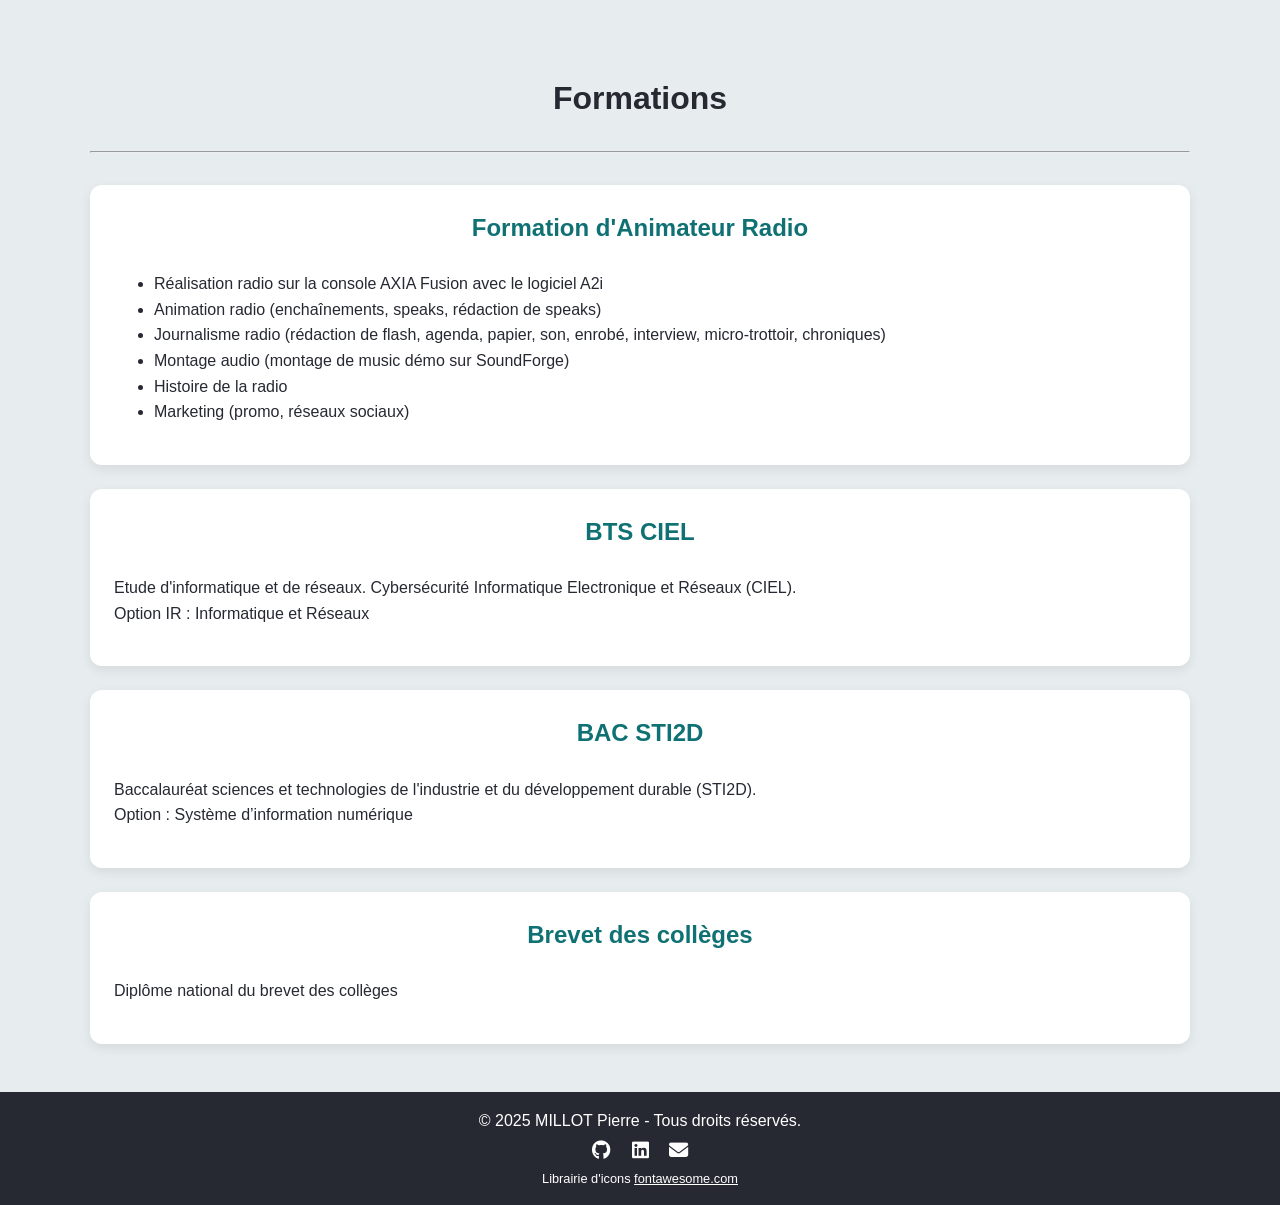
==== commit 5405199e: "Mise a jour" ====
--- a/index.html
+++ b/index.html
@@ -90,6 +90,9 @@
                     <ul>
                         <li>Réalisation radio sur la console AXIA Fusion avec le logiciel A2i</li>
                         <li>Animation radio (enchaînements, speaks, rédaction de speaks)</li>
+                        <li>Journalisme radio (rédaction de flash, agenda, papier, son, enrobé, interview,
+                            micro-trottoir, chroniques)</li>
+                        <li>Montage audio (montage de music démo sur SoundForge)</li>
                         <li>Histoire de la radio</li>
                         <li>Marketing (promo, réseaux sociaux)</li>
                     </ul>
@@ -116,71 +119,6 @@
             </div>
         </div>
     </section>
-    <!-- Section centre d'intérêt -->
-    <section class="cartes">
-        <div class="conteneur">
-            <h2 class="textOrange">Centre d'intérêt</h2>
-            <hr>
-            <div class="grille">
-                <div class="carte">
-                    <h3>Escalade</h3>
-                    <p>L'escalade, pour moi, c'est un sport qui me permet de me déconnecter pour mieux me reconnecter
-                        avec moi-même. J'adore lire un bloc, imaginer les mouvements à réaliser en tenant compte du
-                        relief, puis gérer le placement et le poids de mon corps... (parfois avec élégance, d'autres un
-                        peu moins).<br>Mais c'est ça qui me plaît dans ce sport, chaque essai reste unique et amusant.
-                    </p>
-                </div>
-                <div class="carte">
-                    <h3>Photographie</h3>
-                    <p>Passionné par la photographie depuis plusieurs années, j'aime capturer des images qui
-                        représentent une situation ou une ambiance, afin de retransmettre l'émotion de l'instant à
-                        travers l'objectif de ma caméra. Pour moi, chaque photo est un souvenir figé dans le temps.La
-                        photographie est bien plus qu'un simple passe-temps : c'est un vecteur de partage de la vie
-                        comme je la perçois.
-                    </p>
-                    <div class="carrousel">
-                        <img src="./src/images/etoiles-mobile.jpg" alt="Photographie d'étoiles">
-                        <img src="./src/images/fleures-mobile.jpg" alt="Photographie de fleurs">
-                        <img src="./src/images/radio01-mobile.jpg" alt="Fun Radio Bourgogne">
-                        <img src="./src/images/radio02-mobile.jpg" alt="Radio Vinci Autoroutes">
-                        <img src="./src/images/ski-mobile.jpg" alt="Col de Balme, La Clusaz">
-                    </div>
-                </div>
-                <div class="carte">
-                    <h3>Bricolage</h3>
-                    <p>J'adore imaginer, concevoir et réaliser des objets. Comme les autres activités, cela me permet de
-                        penser à autre choses tout en créant quelque choses d'utile (parfois).</p>
-                    <ul>
-                        <li>Construction d'une cabane en bois</li>
-                        <li>Création de signalétiques pour pistes de VTT</li>
-                        <li>Création de mobilier en bois de palette</li>
-                        <li>Installation électrique temporaire</li>
-                        <li>Réparation d'électronique</li>
-                    </ul>
-                </div>
-                <div class="carte">
-                    <h3>Radio</h3>
-                    <p>La radio est un média qui me passionne, que ce soit du point de vue de la conception d’émissions,
-                        de la réalisation ou encore de l’infrastructure technique. Très vite, j’ai eu envie de
-                        comprendre comment fonctionne le direct de A & Z. J’ai ainsi pu visité plusieurs radios comme
-                        NRJ Avignon, Fun Radio Bourgogne et Radio Vinci Autoroutes à Vedène, où j’ai eu l’opportunité de
-                        réaliser une immersion d’un mois au coeur de l’équipe technique lors de la mise On Air des
-                        nouveaux studios, dans le cadre de mon <a href="#bts">BTS</a>. J’ai également eu l’occasion
-                        d’aider la radio RCF Vaucluse lors du festival d’Avignon 2024, en montant le plateau technique,
-                        en construisant le conducteur des émissions ainsi que les écrans PUB, en réalisant les essais
-                        techniques et le direct. Enfin, pour reproduire les conditions du direct, j’ai construis petit à
-                        petit un studio de radio chez moi.</p>
-                    <div class="carrousel">
-                        <img src="./src/images/radio03-mobile.jpg" alt="Nrj Avignon 2023">
-                        <img src="./src/images/radio01-mobile.jpg" alt="Fun Radio Bourgogne 2025">
-                        <img src="./src/images/radio06-mobile.jpg" alt="RCF Vaucluse 2024">
-                        <img src="./src/images/radio05-mobile.jpg" alt="Radio Vinci Autoroutes ancien studio">
-                        <img src="./src/images/radio04-mobile.jpg" alt="Radio Vinci Autoroutes nouveau studio">
-                    </div>
-                </div>
-            </div>
-        </div>
-    </section>
     <footer class="piedDePage">
         <p>&copy; 2025 MILLOT Pierre - Tous droits réservés.</p>
         <div id="contacts">
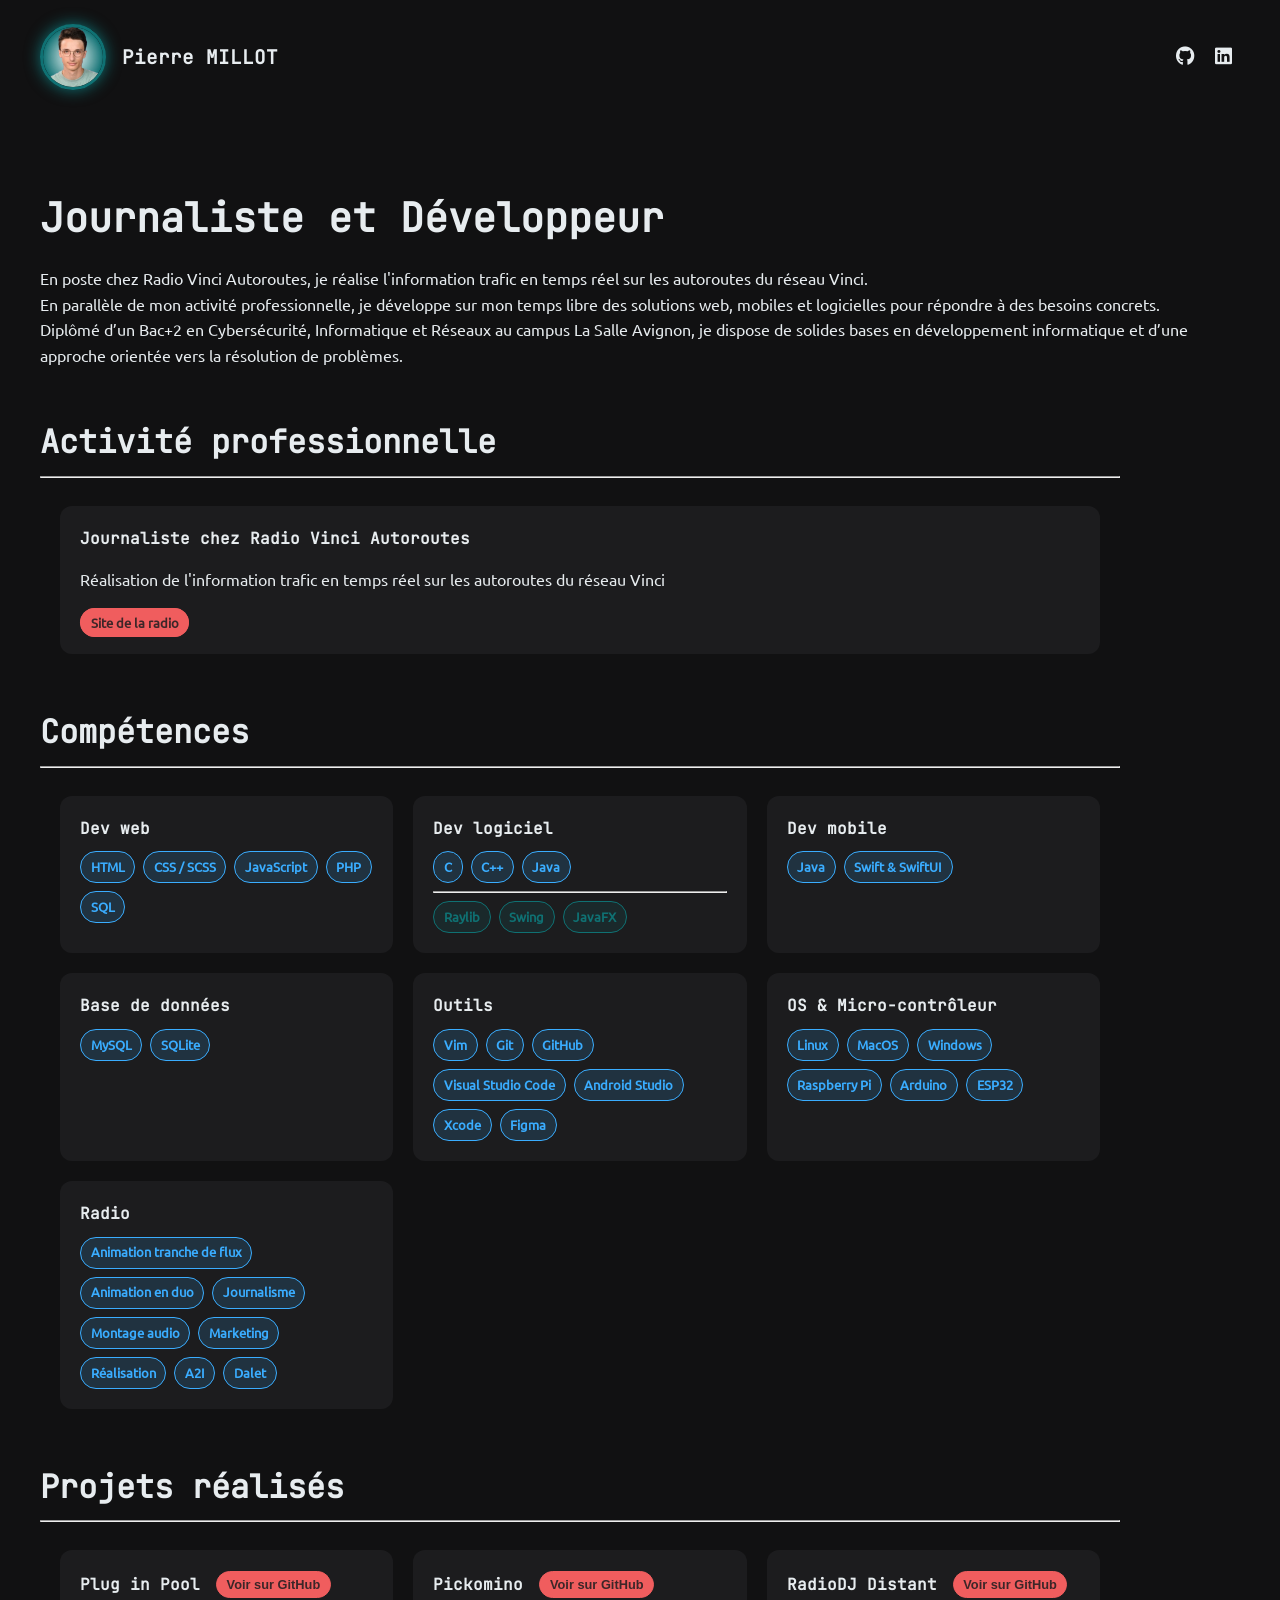
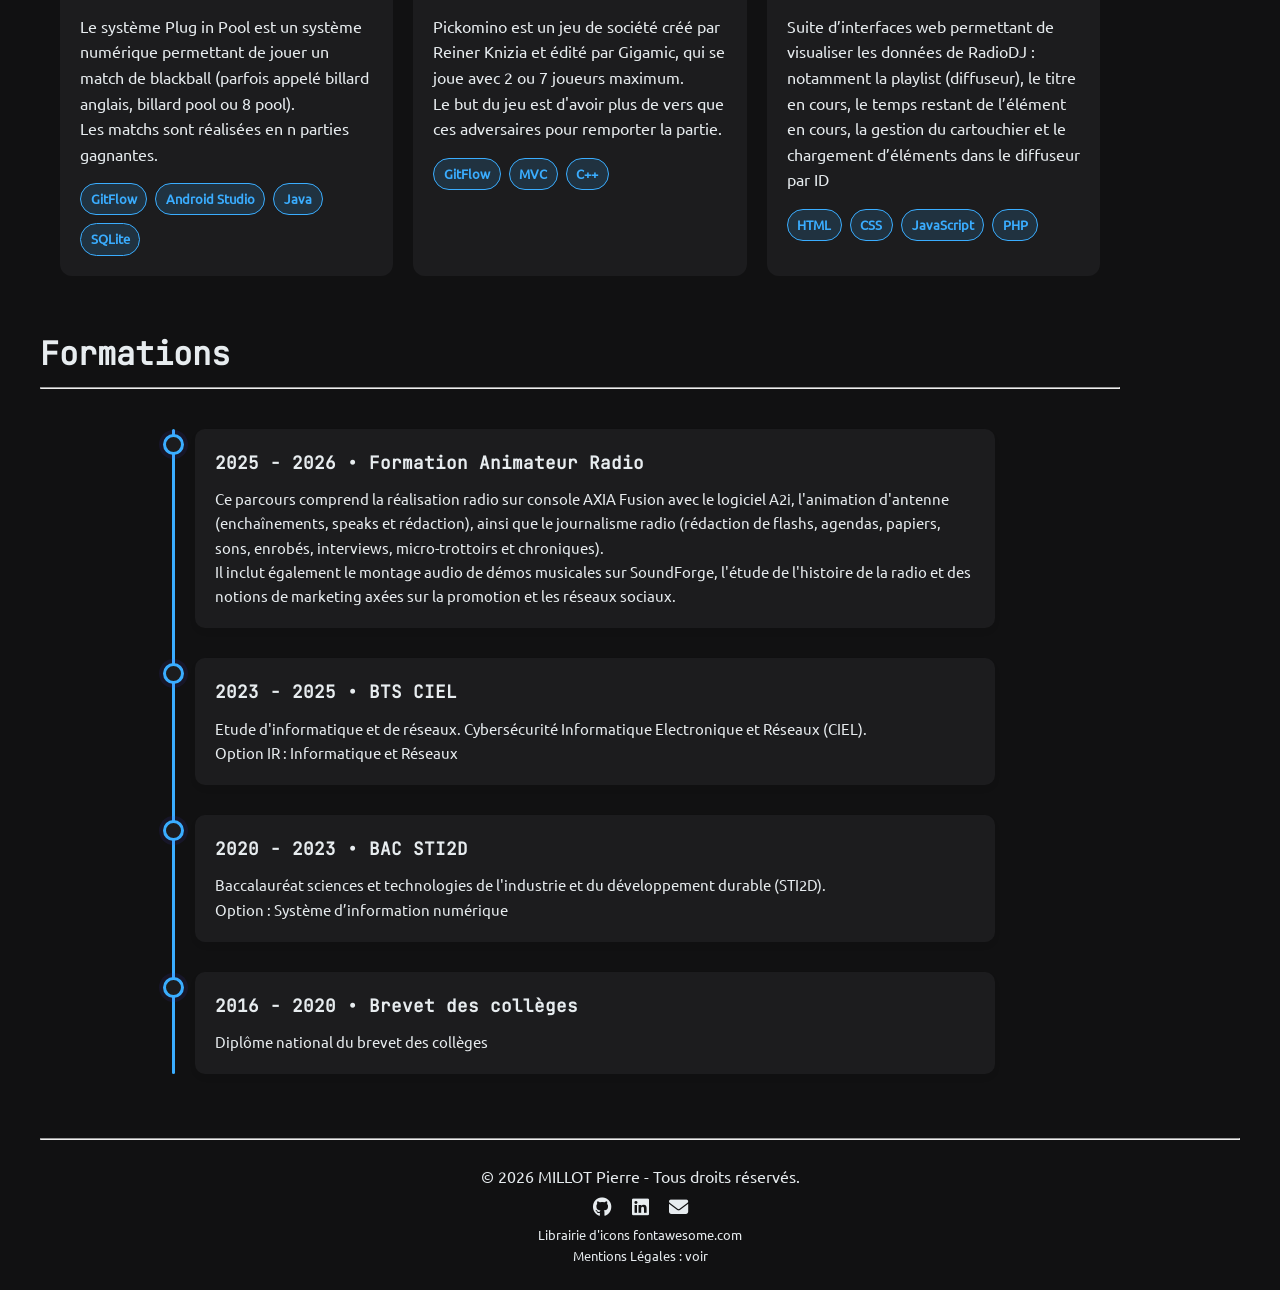
==== commit 8cac25ea: "Ajouter nouvelle version du site avec mentions légales" ====
--- a/index.html
+++ b/index.html
@@ -5,31 +5,139 @@
     <meta charset="UTF-8">
     <meta name="viewport" content="width=device-width, initial-scale=1.0">
     <meta name="theme-color" content="#272932">
+    <link rel="shortcut icon" href="./src/ppMoyenne.ico" type="image/x-icon">
+    <meta name="description" content="Site CV de Pierre Millot">
     <link rel="stylesheet" href="style.css">
     <link rel="stylesheet" href="https://cdnjs.cloudflare.com/ajax/libs/font-awesome/6.5.1/css/all.min.css">
     <title>CV MILLOT Pierre</title>
 </head>
 
 <body>
-    <header class="entete">
-        <div class="conteneur">
-            <h1>Bienvenue sur mon site</h1>
+    <header class="cartes">
+        <div id="resumer">
+            <div id="personne">
+                <img id="photoDeProfile" src="./src/ppMoyenne.jpg" alt="photo de profile">
+                <h4>Pierre MILLOT</h4>
+            </div>
+            <div id="contact">
+                <a href="https://github.com/pmillotpro" target="_blank">
+                    <i class="fa-brands fa-github"></i>
+                </a>
+                <a href="https://www.linkedin.com/in/pierre-millot-0585b7293/" target="_blank">
+                    <i class="fa-brands fa-linkedin"></i>
+                </a>
+            </div>
+        </div>
+        <div id="presentation">
+            <h1>Journaliste et Développeur</h1>
+            <p>En poste chez Radio Vinci Autoroutes, je réalise l'information trafic en temps réel sur les autoroutes du
+                réseau Vinci.
+                <br>
+                En parallèle de mon activité professionnelle, je développe sur mon temps libre des solutions web,
+                mobiles et logicielles pour répondre à des besoins concrets.
+                <br>
+                Diplômé d’un Bac+2 en Cybersécurité, Informatique et Réseaux au campus La Salle Avignon, je dispose de
+                solides bases en développement informatique et d’une approche orientée vers la résolution de problèmes.
+            </p>
         </div>
     </header>
-    <!-- Section Présentation -->
-    <section id="presentation">
-        <div class="conteneur">
-            <h2 class="textGreenCyan">Présentation</h2>
-            <hr>
-            <div id="grillePresentation">
-                <img id="photoDeProfile" src="./src/ppMoyenne.jpg" alt="photo de profile">
-                <div class="carte">
-                    <h3>MILLOT Pierre</h3>
-                    <p>Passionné par les métiers de la radio
-                        et par l’informatique, je suis motivé
-                        par l’envie d’apprendre de nouvelles
-                        compétences pour atteindre de
-                        nouveaux objectifs.</p>
+    <!-- Section Poste -->
+    <section class="cartes">
+        <div class="conteneur">
+            <h2>Activité professionnelle</h2>
+            <hr>
+            <div class="parent">
+                <div class="bulles">
+                    <h5>Journaliste chez Radio Vinci Autoroutes</h5>
+                    <p>Réalisation de l'information trafic en temps réel sur les autoroutes du réseau Vinci</p>
+                    <div class="liste">
+                        <a href="https://radio.vinci-autoroutes.com" target="_blank">
+                            <span class="badgeNow">Site de la radio</span>
+                        </a>
+                    </div>
+                </div>
+            </div>
+        </div>
+    </section>
+    <!-- Section Compétences -->
+    <section class="cartes">
+        <div class="conteneur">
+            <h2>Compétences</h2>
+            <hr>
+            <div class="parent">
+                <div id="devWeb" class="bulles">
+                    <h5>Dev web</h5>
+                    <div class="liste">
+                        <span class="badge">HTML</span>
+                        <span class="badge">CSS / SCSS</span>
+                        <span class="badge">JavaScript</span>
+                        <span class="badge">PHP</span>
+                        <span class="badge">SQL</span>
+                    </div>
+                </div>
+                <div id="devLogiciel" class="bulles">
+                    <h5>Dev logiciel</h5>
+                    <div class="liste">
+                        <span class="badge">C</span>
+                        <span class="badge">C++</span>
+                        <span class="badge">Java</span>
+                    </div>
+                    <hr>
+                    <div class="liste">
+                        <span class="badgeLibrary">Raylib</span>
+                        <span class="badgeLibrary">Swing</span>
+                        <span class="badgeLibrary">JavaFX</span>
+                    </div>
+                </div>
+                <div id="devMobile" class="bulles">
+                    <h5>Dev mobile</h5>
+                    <div class="liste">
+                        <span class="badge">Java</span>
+                        <span class="badge">Swift & SwiftUI</span>
+                    </div>
+                </div>
+                <div id="bdd" class="bulles">
+                    <h5>Base de données</h5>
+                    <div class="liste">
+                        <span class="badge">MySQL</span>
+                        <span class="badge">SQLite</span>
+                    </div>
+                </div>
+                <div id="outils" class="bulles">
+                    <h5>Outils</h5>
+                    <div class="liste">
+                        <span class="badge">Vim</span>
+                        <span class="badge">Git</span>
+                        <span class="badge">GitHub</span>
+                        <span class="badge">Visual Studio Code</span>
+                        <span class="badge">Android Studio</span>
+                        <span class="badge">Xcode</span>
+                        <span class="badge">Figma</span>
+                    </div>
+                </div>
+                <div id="osEtMicroControleur" class="bulles">
+                    <h5>OS & Micro-contrôleur</h5>
+                    <div class="liste">
+                        <span class="badge">Linux</span>
+                        <span class="badge">MacOS</span>
+                        <span class="badge">Windows</span>
+                        <span class="badge">Raspberry Pi</span>
+                        <span class="badge">Arduino</span>
+                        <span class="badge">ESP32</span>
+                    </div>
+                </div>
+                <div id="radio" class="bulles">
+                    <h5>Radio</h5>
+                    <div class="liste">
+                        <span class="badge">Animation tranche de flux</span>
+                        <span class="badge">Animation en duo</span>
+                        <span class="badge">Journalisme</span>
+                        <span class="badge">Montage audio</span>
+                        <span class="badge">Marketing</span>
+                        <span class="badge">Réalisation</span>
+                        <span class="badge">A2I</span>
+                        <span class="badge">Dalet</span>
+                    </div>
                 </div>
             </div>
         </div>
@@ -39,41 +147,61 @@
         <div class="conteneur">
             <h2>Projets réalisés</h2>
             <hr>
-            <div class="grille">
-                <div class="carte">
-                    <div class="carteCentrer">
-                        <h3>Plug in Pool</h3>
-                        <p>Le système Plug in Pool est un système numérique permettant de jouer un match de blackball
-                            (parfois
-                            appelé billard anglais, billard pool ou 8 pool).<br>Les matchs sont réalisées en n parties
-                            gagnantes.</p>
-                        <a href="https://github.com/bts-lasalle-avignon-projets/plug-in-pool-2025"
-                            target="_blank"><button class="boutonRedirectionGitHub"></button></a>
-                    </div>
-                </div>
-                <div class="carte">
-                    <div class="carteCentrer">
-                        <h3>Pickomino</h3>
-                        <p>Pickomino est un jeu de société créé par Reiner Knizia et édité par Gigamic, qui se joue avec
-                            2
-                            ou 7
-                            joueurs maximum.<br>Le but du jeu est d'avoir plus de vers que ces adversaires pour
-                            remporter la
-                            partie.</p>
-                        <a href="https://github.com/bts-lasalle-avignon-projets/MP25-T1-PICKOMINO"
-                            target="_blank"><button class="boutonRedirectionGitHub"></button></a>
-                    </div>
-                </div>
-                <div class="carte">
-                    <div class="carteCentrer">
-                        <h3>RadioDJ Distant</h3>
-                        <p>Suite d’interfaces web permettant de visualiser les données de RadioDJ : notamment la
-                            playlist
-                            (diffuseur), le titre en cours, le temps restant de l’élément en cours, la gestion du
-                            cartouchier et
-                            le chargement d’éléments dans le diffuseur par ID.</p>
-                        <a href="https://github.com/pierremlt1/radioDJ-Distant" target="_blank"><button
-                                class="boutonRedirectionGitHub"></button></a>
+
+            <div class="parent">
+                <div class="bulles">
+                    <div class="projet">
+                        <h5>Plug in Pool</h5>
+                        <a href="https://github.com/bts-lasalle-avignon-projets/plug-in-pool-2025" target="_blank">
+                            <button class="badgeNow">Voir sur GitHub</button>
+                        </a>
+                    </div>
+                    <p>Le système Plug in Pool est un système numérique permettant de jouer un match de blackball
+                        (parfois
+                        appelé billard anglais, billard pool ou 8 pool).<br>Les matchs sont réalisées en n parties
+                        gagnantes.</p>
+                    <div class="liste">
+                        <span class="badge">GitFlow</span>
+                        <span class="badge">Android Studio</span>
+                        <span class="badge">Java</span>
+                        <span class="badge">SQLite</span>
+                    </div>
+                </div>
+                <div class="bulles">
+                    <div class="projet">
+                        <h5>Pickomino</h5>
+                        <a href="https://github.com/bts-lasalle-avignon-projets/MP25-T1-PICKOMINO" target="_blank">
+                            <button class="badgeNow">Voir sur GitHub</button>
+                        </a>
+                    </div>
+                    <p>Pickomino est un jeu de société créé par Reiner Knizia et édité par Gigamic, qui se joue avec 2
+                        ou 7
+                        joueurs maximum.<br>Le but du jeu est d'avoir plus de vers que ces adversaires pour
+                        remporter la
+                        partie.</p>
+                    <div class="liste">
+                        <span class="badge">GitFlow</span>
+                        <span class="badge">MVC</span>
+                        <span class="badge">C++</span>
+                    </div>
+                </div>
+                <div class="bulles">
+                    <div class="projet">
+                        <h5>RadioDJ Distant</h5>
+                        <a href="https://github.com/pierremlt1/radioDJ-Distant" target="_blank">
+                            <button class="badgeNow">Voir sur GitHub</button>
+                        </a>
+                    </div>
+                    <p>Suite d’interfaces web permettant de visualiser les données de RadioDJ : notamment la
+                        playlist
+                        (diffuseur), le titre en cours, le temps restant de l’élément en cours, la gestion du
+                        cartouchier et
+                        le chargement d’éléments dans le diffuseur par ID</p>
+                    <div class="liste">
+                        <span class="badge">HTML</span>
+                        <span class="badge">CSS</span>
+                        <span class="badge">JavaScript</span>
+                        <span class="badge">PHP</span>
                     </div>
                 </div>
             </div>
@@ -82,54 +210,73 @@
     <!-- Section Formations -->
     <section class="cartes">
         <div class="conteneur">
-            <h2 class="textGreenCyan">Formations</h2>
-            <hr>
-            <div class="grille">
-                <div class="carte">
-                    <h3>Formation d'Animateur Radio</h3>
-                    <ul>
-                        <li>Réalisation radio sur la console AXIA Fusion avec le logiciel A2i</li>
-                        <li>Animation radio (enchaînements, speaks, rédaction de speaks)</li>
-                        <li>Journalisme radio (rédaction de flash, agenda, papier, son, enrobé, interview,
-                            micro-trottoir, chroniques)</li>
-                        <li>Montage audio (montage de music démo sur SoundForge)</li>
-                        <li>Histoire de la radio</li>
-                        <li>Marketing (promo, réseaux sociaux)</li>
-                    </ul>
-                </div>
-                <div class="carte" id="bts">
-                    <h3>BTS CIEL</h3>
-                    <p>Etude d'informatique et de réseaux. Cybersécurité Informatique Electronique et Réseaux (CIEL).
-                        <br>Option
-                        IR : Informatique et Réseaux
-                    </p>
-                </div>
-                <div class="carte">
-                    <h3>BAC STI2D</h3>
-                    <p>Baccalauréat sciences et technologies de l'industrie et du développement durable (STI2D).
-                        <br>Option
-                        :
-                        Système d’information numérique
-                    </p>
-                </div>
-                <div class="carte">
-                    <h3>Brevet des collèges</h3>
-                    <p>Diplôme national du brevet des collèges</p>
-                </div>
-            </div>
-        </div>
-    </section>
+            <h2>Formations</h2>
+            <hr>
+            <div class="timeline">
+                <div class="timeline-item">
+                    <div class="timeline-dot"></div>
+                    <div class="timeline-content">
+                        <h3>2025 - 2026 &#x2022; Formation Animateur Radio</h3>
+                        <p>Ce parcours comprend la réalisation radio sur console AXIA Fusion avec le logiciel A2i,
+                            l'animation d'antenne (enchaînements, speaks et rédaction), ainsi que le journalisme radio
+                            (rédaction de flashs, agendas, papiers, sons, enrobés, interviews, micro-trottoirs et
+                            chroniques).<br>Il inclut également le montage audio de démos musicales sur SoundForge,
+                            l'étude
+                            de l'histoire de la radio et des notions de marketing axées sur la promotion et les réseaux
+                            sociaux.</p>
+                    </div>
+                </div>
+                <div class="timeline-item">
+                    <div class="timeline-dot"></div>
+                    <div class="timeline-content">
+                        <h3>2023 - 2025 &#x2022; BTS CIEL</h3>
+                        <p>Etude d'informatique et de réseaux. Cybersécurité Informatique Electronique et Réseaux
+                            (CIEL).
+                            <br>Option
+                            IR : Informatique et Réseaux
+                        </p>
+                    </div>
+                </div>
+                <div class="timeline-item">
+                    <div class="timeline-dot"></div>
+                    <div class="timeline-content">
+                        <h3>2020 - 2023 &#x2022; BAC STI2D</h3>
+                        <p>Baccalauréat sciences et technologies de l'industrie et du développement durable (STI2D).
+                            <br>Option
+                            :
+                            Système d’information numérique
+                        </p>
+                    </div>
+                </div>
+                <div class="timeline-item">
+                    <div class="timeline-dot"></div>
+                    <div class="timeline-content">
+                        <h3>2016 - 2020 &#x2022; Brevet des collèges</h3>
+                        <p>Diplôme national du brevet des collèges</p>
+                    </div>
+                </div>
+            </div>
+        </div>
+    </section>
+    <hr>
     <footer class="piedDePage">
-        <p>&copy; 2025 MILLOT Pierre - Tous droits réservés.</p>
+        <p>&copy; 2026 MILLOT Pierre - Tous droits réservés.</p>
         <div id="contacts">
-            <a href="https://github.com/pmillotpro" target="_blank"><i class="fa-brands fa-github"></i></a>
-            <a href="https://www.linkedin.com/in/pierre-millot-0585b7293/" target="_blank"><i
-                    class="fa-brands fa-linkedin"></i></a>
-            <a href="mailto:pierre.millot.pro@gmail.com"><i class="fa-solid fa-envelope"></i></a>
+            <a href="https://github.com/pmillotpro" target="_blank">
+                <i class="fa-brands fa-github"></i>
+            </a>
+            <a href="https://www.linkedin.com/in/pierre-millot-0585b7293/" target="_blank">
+                <i class="fa-brands fa-linkedin"></i>
+            </a>
+            <a href="mailto:pierre.millot.pro@gmail.com">
+                <i class="fa-solid fa-envelope"></i>
+            </a>
         </div>
         <p class="bottomLinks">Librairie d'icons <a class="bottomLinks" href="https://fontawesome.com/license/free"
                 target="_blank">fontawesome.com</a>
         </p>
+        <p class="bottomLinks">Mentions Légales : <a class="bottomLinks" href="./infos.html" target="_blank">voir</a>
+        </p>
     </footer>
 </body>
 
--- a/style.css
+++ b/style.css
@@ -1,32 +1,49 @@
+@font-face {
+    font-family: 'JetBrains Mono';
+    src: url('./src/JetBrainsMono-Regular.ttf') format('truetype');
+    font-style: normal;
+    font-weight: 400;
+    font-display: swap;
+}
+
+@font-face {
+    font-family: 'Ubuntu Regular';
+    src: url('./src/Ubuntu-Regular.ttf') format('truetype');
+    font-style: normal;
+    font-weight: 400;
+    font-display: swap;
+}
+
 :root {
+    /* Version 100% */
+    --fond: #111112;
+    --fond-leger: #1c1c1e;
+    --texte: #e7ecef;
     --accent-principal: #f05d5e;
     --accent-secondaire: #f2a65a;
-    --primaire: #0f7173;
-    --fond-clair: #e7ecef;
-    --fond-sombre: #272932;
-    --blanc: #ffffff;
-    --texte-primaire: #0f7173;
-    --texte-secondaire: #272932;
-    --texte-lien: #0f7173;
-    --texte-lien-survol: #f05d5e;
+    --accent-tertiaire: #3aadff;
+    --accent-quaternaire: #0f7173;
+
+    /* A modifier */
     --ombre-legere: 0 4px 12px rgba(0, 0, 0, 0.08);
     --ombre-survol: 0 6px 20px rgba(0, 0, 0, 0.15);
-    --halo-focus-primaire: 0 0 0 3px rgba(15, 113, 115, 0.2);
+    --halo-focus-tertiaire: 0 0 0 3px rgba(54, 160, 230, 0.2);
     --halo-focus-principal: 0 0 0 3px rgba(240, 93, 94, 0.2);
 }
 
 /* === Balises générales === */
 html {
-    font-family: 'Inter', 'Roboto', sans-serif;
-    background-color: var(--fond-clair);
-    color: var(--texte-secondaire);
+    font-family: 'Ubuntu Regular', 'Roboto', sans-serif;
+    background-color: var(--fond);
+    color: var(--texte);
     line-height: 1.6;
 }
 
 body {
     display: flex;
     flex-direction: column;
-    margin: 0px;
+    width: min(100% - 2rem, 1200px);
+    margin-inline: auto;
     padding: 0px;
 }
 
@@ -36,25 +53,41 @@
 h4,
 h5,
 h6 {
-    text-align: center;
+    margin: 0;
+    font-family: 'JetBrains Mono', 'Roboto', monospace;
     font-weight: bold;
+    color: var(--texte);
 }
 
 h1 {
     font-size: 2.5rem;
-    color: var(--texte-primaire);
 }
 
 h2 {
     font-size: 2rem;
+    margin-bottom: 0px;
 }
 
 h3 {
     font-size: 1.5rem;
 }
 
+h4 {
+    font-size: 1.2rem;
+}
+
+h5 {
+    font-size: 1rem;
+    margin: 0;
+    margin-bottom: 10px;
+}
+
+h6 {
+    font-size: 0.8rem;
+    margin: 0;
+}
+
 p {
-    text-align: justify;
     text-decoration: none;
 }
 
@@ -65,11 +98,13 @@
 }
 
 hr {
-    color: var(--fond-sombre);
+    color: var(--fond-leger);
+    margin-left: 0px !important;
+    margin-right: 0px !important;
 }
 
 i {
-    color: var(--blanc);
+    color: var(--texte);
     font-size: 1.2rem;
     padding: 0.5rem;
     transition: all 0.3s ease;
@@ -77,107 +112,209 @@
 
 i:hover {
     cursor: pointer;
-    color: var(--accent-secondaire);
+    color: var(--accent-tertiaire);
     padding: 0.5rem;
 }
 
-/* === Classes === */
-.entete {
+a {
+    text-decoration: none;
+}
+
+/* === Classes & ID === */
+#resumer {
+    display: flex;
+    flex-direction: row;
+    align-items: center;
+    justify-content: space-between;
+    gap: 1rem;
+}
+
+#personne {
+    display: flex;
+    flex-direction: row;
+    align-items: center;
+    gap: 1rem;
+}
+
+#personne img {
+    inline-size: 60px;
+    aspect-ratio: 1;
+    object-fit: cover;
+    border-radius: 100vw;
+    border: solid 3px var(--accent-quaternaire);
+    box-shadow: 0px 0px 15px var(--accent-quaternaire);
+}
+
+#personne h4 {
+    margin: 0;
+    color: var(--texte);
+}
+
+#presentation {
+    margin-top: 6rem;
+}
+
+.cartes {
     background: var(--fond-sombre);
     padding: 1rem 0;
     text-decoration: none;
 }
 
-.entete h1 {
-    margin: 0;
-    font-size: 1.8rem;
-    color: var(--blanc);
-}
-
-.cartes {
-    padding: 3rem 0;
-}
-
-.carte {
-    background: var(--blanc);
+.parent {
+    display: grid;
+    grid-template-columns: repeat(auto-fit, minmax(280px, 1fr));
+    gap: 20px;
+    padding: 20px;
+}
+
+.bulles {
+    background-color: var(--fond-leger);
     border-radius: 12px;
-    box-shadow: var(--ombre-legere);
-    padding: 1.5rem;
+    padding: 20px;
+    width: 100%;
+    min-width: 0;
+    box-sizing: border-box;
+}
+
+.projet {
+    display: flex;
+    flex-direction: row;
+    align-items: end;
+    gap: 1rem;
+}
+
+.projet h5 {
+    margin: 0;
+}
+
+.liste {
+    display: flex;
+    flex-direction: row;
+    flex-wrap: wrap;
+    gap: 0.5rem;
+}
+
+.badge {
+    background-color: color-mix(in srgb, var(--accent-tertiaire) 15%, var(--fond-leger) 85%);
+    color: var(--accent-tertiaire);
+    border: 1px solid var(--accent-tertiaire);
+    font-size: 0.8rem;
+    font-weight: bold;
+    padding: 0.3rem 0.6rem;
+    border-radius: 100vw;
     transition: all 0.3s ease;
 }
 
-.carteCentrer {
-    display: flex;
-    flex-direction: column;
-    align-items: center;
-}
-
-.carte h3 {
+.badgeLibrary {
+    background-color: color-mix(in srgb, var(--accent-quaternaire) 15%, var(--fond-leger) 85%);
+    color: var(--accent-quaternaire);
+    border: 1px solid var(--accent-quaternaire);
+    font-size: 0.8rem;
+    font-weight: bold;
+    padding: 0.3rem 0.6rem;
+    border-radius: 100vw;
+    transition: all 0.3s ease;
+}
+
+.badgeNow {
+    background-color: var(--accent-principal);
+    color: color-mix(in srgb, var(--accent-principal) 15%, var(--fond-leger) 85%);
+    border: 1px solid var(--accent-principal);
+    font-size: 0.8rem;
+    font-weight: bold;
+    padding: 0.3rem 0.6rem;
+    border-radius: 100vw;
+    transition: all 0.3s ease;
+}
+
+.badge:hover {
+    background-color: var(--accent-tertiaire);
+    color: color-mix(in srgb, var(--accent-tertiaire) 15%, var(--fond-leger) 85%);
+    cursor: pointer;
+}
+
+.badgeLibrary:hover {
+    background-color: var(--accent-quaternaire);
+    color: color-mix(in srgb, var(--accent-quaternaire) 15%, var(--fond-leger) 85%);
+    cursor: pointer;
+}
+
+.badgeNow:hover {
+    background-color: color-mix(in srgb, var(--accent-principal) 15%, var(--fond-leger) 85%);
+    color: var(--accent-principal);
+    cursor: alias;
+}
+
+.timeline {
+    position: relative;
+    max-width: 800px;
+    margin: 40px auto;
+    padding-left: 30px;
+}
+
+.timeline::before {
+    content: '';
+    position: absolute;
+    left: 7px;
+    top: 0;
+    bottom: 0;
+    width: 3px;
+    background-color: var(--accent-tertiaire);
+    border-radius: 2px;
+}
+
+.timeline-item {
+    position: relative;
+    margin-bottom: 30px;
+}
+
+.timeline-dot {
+    position: absolute;
+    left: -32px;
+    top: 5px;
+    width: 15px;
+    height: 15px;
+    background-color: var(--fond-leger);
+    border: 3px solid var(--accent-tertiaire);
+    border-radius: 50%;
+    box-shadow: 0 0 0 4px rgba(79, 70, 229, 0.1);
+    transition: transform 0.3s ease;
+}
+
+.timeline-item:hover .timeline-dot {
+    transform: scale(1.2);
+    background-color: var(--accent-tertiaire);
+}
+
+.timeline-content {
+    background-color: var(--fond-leger);
+    border-radius: 10px;
+    padding: 20px;
+    box-shadow: 0 4px 6px rgba(0, 0, 0, 0.05);
+    transition: transform 0.3s ease;
+}
+
+.timeline-content:hover {
+    transform: translateY(-3px);
+}
+
+.timeline-content h3 {
     margin-top: 0;
-    color: var(--texte-primaire);
-}
-
-.carte:hover {
-    box-shadow: var(--ombre-survol);
-    transform: translateY(-4px);
-}
-
-.grille {
-    display: flex;
-    flex-direction: column;
-    align-items: stretch;
-    gap: 1.5rem;
-    margin-top: 2rem;
+    margin-bottom: 10px;
+    font-size: 1.1rem;
+    color: var(--texte);
+}
+
+.timeline-content p {
+    margin: 0;
+    color: var(--texte);
+    font-size: 0.95rem;
 }
 
 .conteneur {
     width: 90%;
     max-width: 1100px;
-    margin: 0 auto;
-}
-
-.carrousel {
-    display: flex;
-    flex-direction: row;
-    justify-content: start;
-    background-color: transparent;
-    margin-bottom: 10px;
-    overflow: hidden;
-    overflow-x: scroll;
-}
-
-.carrousel img {
-    background-color: transparent;
-    width: 45vw;
-    border: none transparent;
-    border-radius: 10px;
-    margin: 2px;
-}
-
-.boutonRedirectionGitHub {
-    display: inline-block;
-    background-color: var(--primaire);
-    color: var(--blanc);
-    font-size: 1rem;
-    font-weight: bold;
-    padding: 0.6rem 1.2rem;
-    border: none;
-    border-radius: 100vw;
-    cursor: pointer;
-    box-shadow: var(--ombre-legere);
-    transition: all 0.3s ease;
-
-    &::before {
-        content: "Dépôt GitHub";
-        display: inline-block;
-    }
-}
-
-.boutonRedirectionGitHub:hover {
-    background-color: var(--accent-principal);
-    color: var(--blanc);
-    box-shadow: var(--halo-focus-principal);
-    transition: all 0.3s ease;
+    margin: 0;
 }
 
 .piedDePage {
@@ -191,12 +328,12 @@
 
 .piedDePage p {
     margin: 0;
-    color: var(--blanc);
+    color: var(--texte);
 }
 
 .bottomLinks {
     font-size: 0.8rem;
-    color: var(--blanc);
+    color: var(--texte);
 }
 
 .bottomLinks a:hover {
@@ -205,31 +342,11 @@
     transition: all 0.3 ease;
 }
 
-p a {
-    color: var(--texte-secondaire);
-    font-size: 1rem;
-}
-
-p a:hover {
-    cursor: pointer;
-    color: var(--accent-principal);
-    transition: all 0.3 ease;
-}
-
-/* === Zone Présentation === */
-#grillePresentation {
-    display: flex;
-    flex-direction: column;
-    align-items: center;
-    gap: 1.5rem;
-    margin-top: 2rem;
-}
-
-#photoDeProfile {
-    inline-size: 200px;
-    aspect-ratio: 1;
-    object-fit: cover;
-    border-radius: 100vw;
-    border: solid 3px var(--primaire);
-    box-shadow: 0px 0px 15px var(--primaire);
+.mentions-legales-paragraph {
+    margin: 0;
+}
+
+.mentions-legales-liens {
+    text-decoration: none;
+    color: var(--accent-secondaire);
 }
